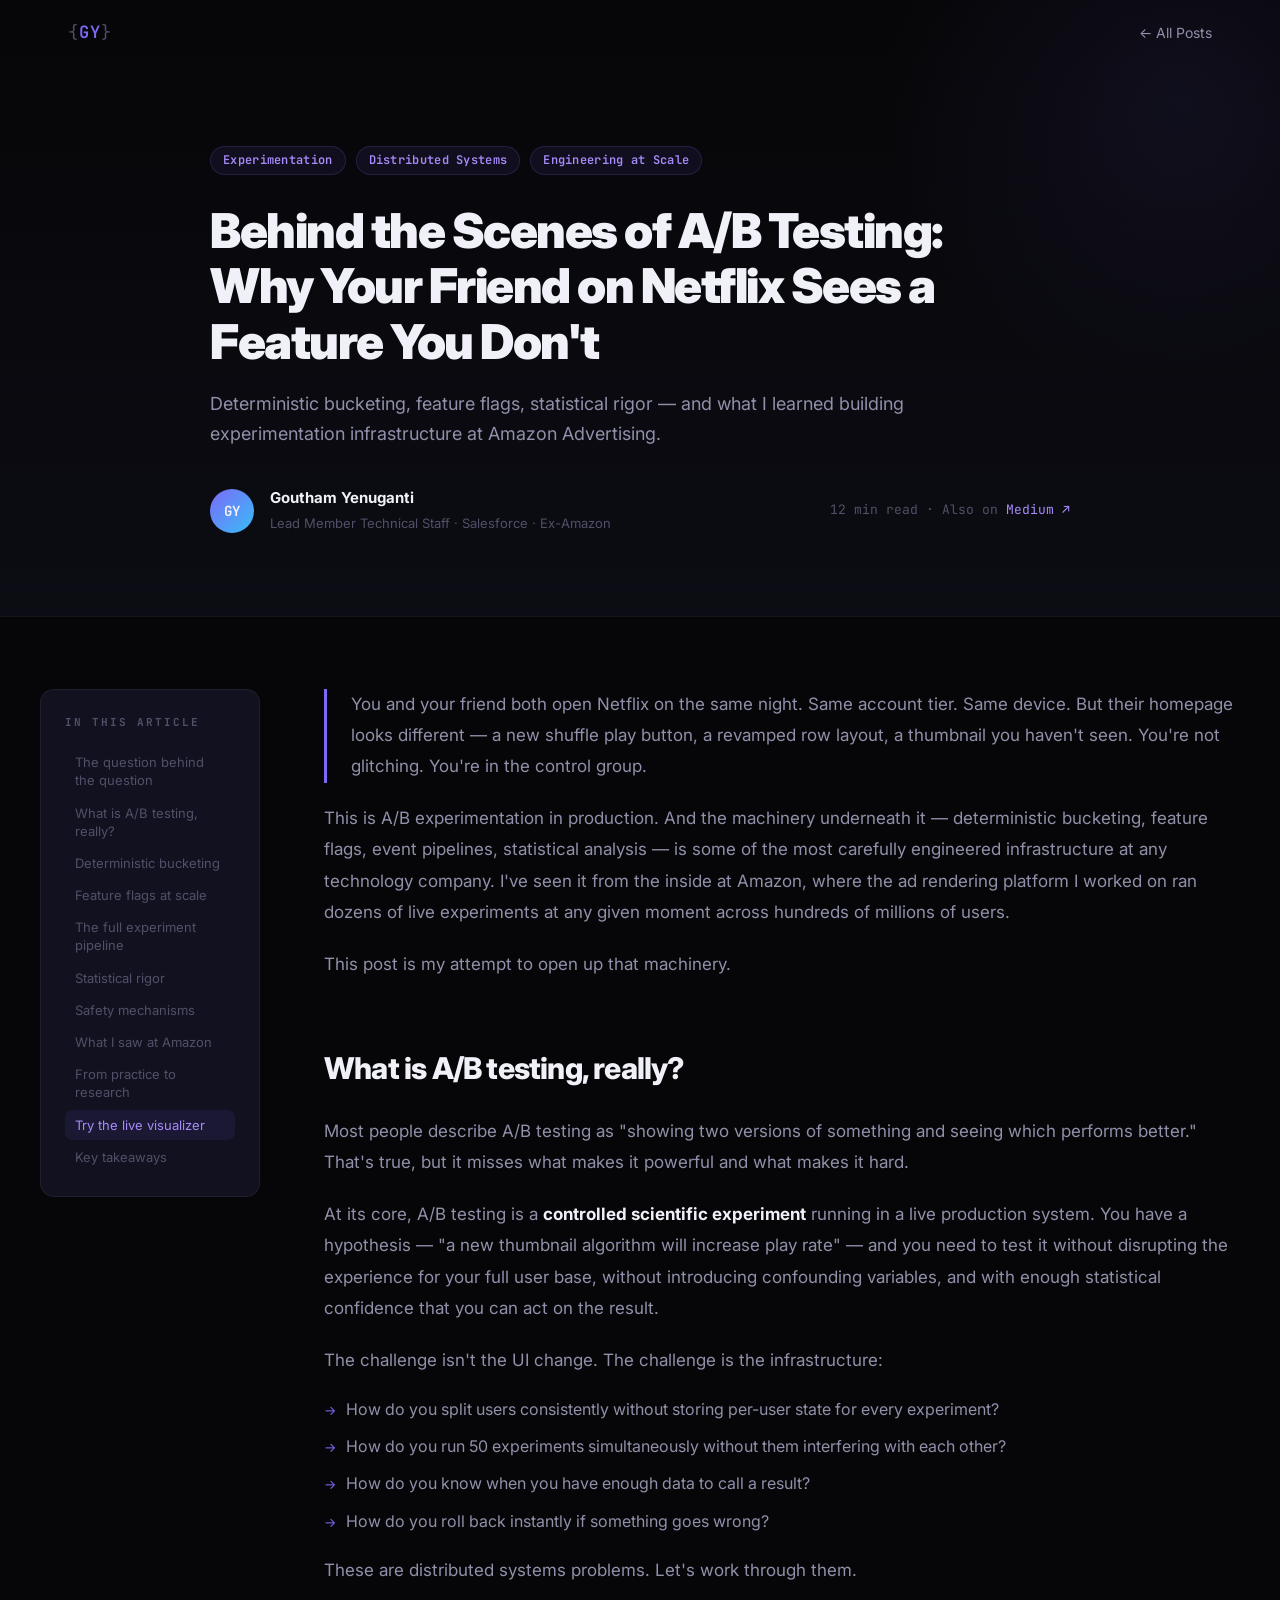
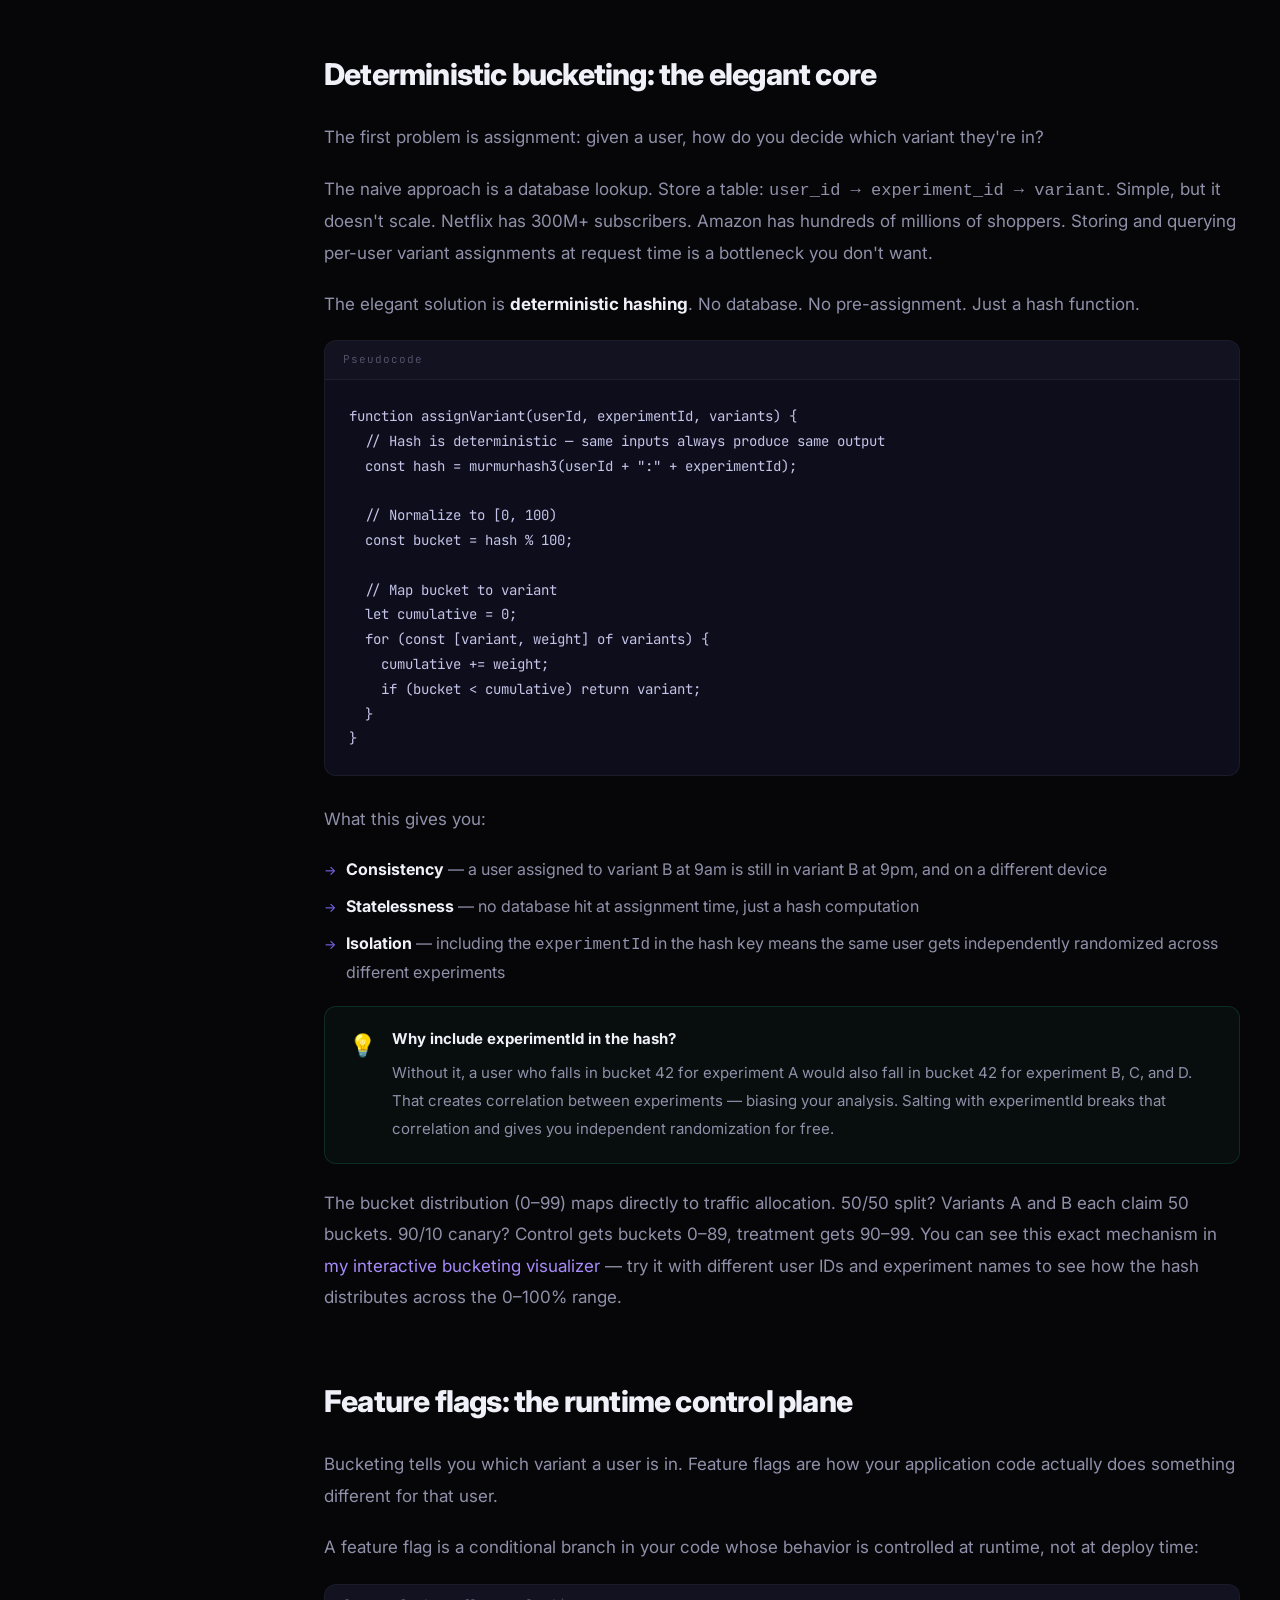
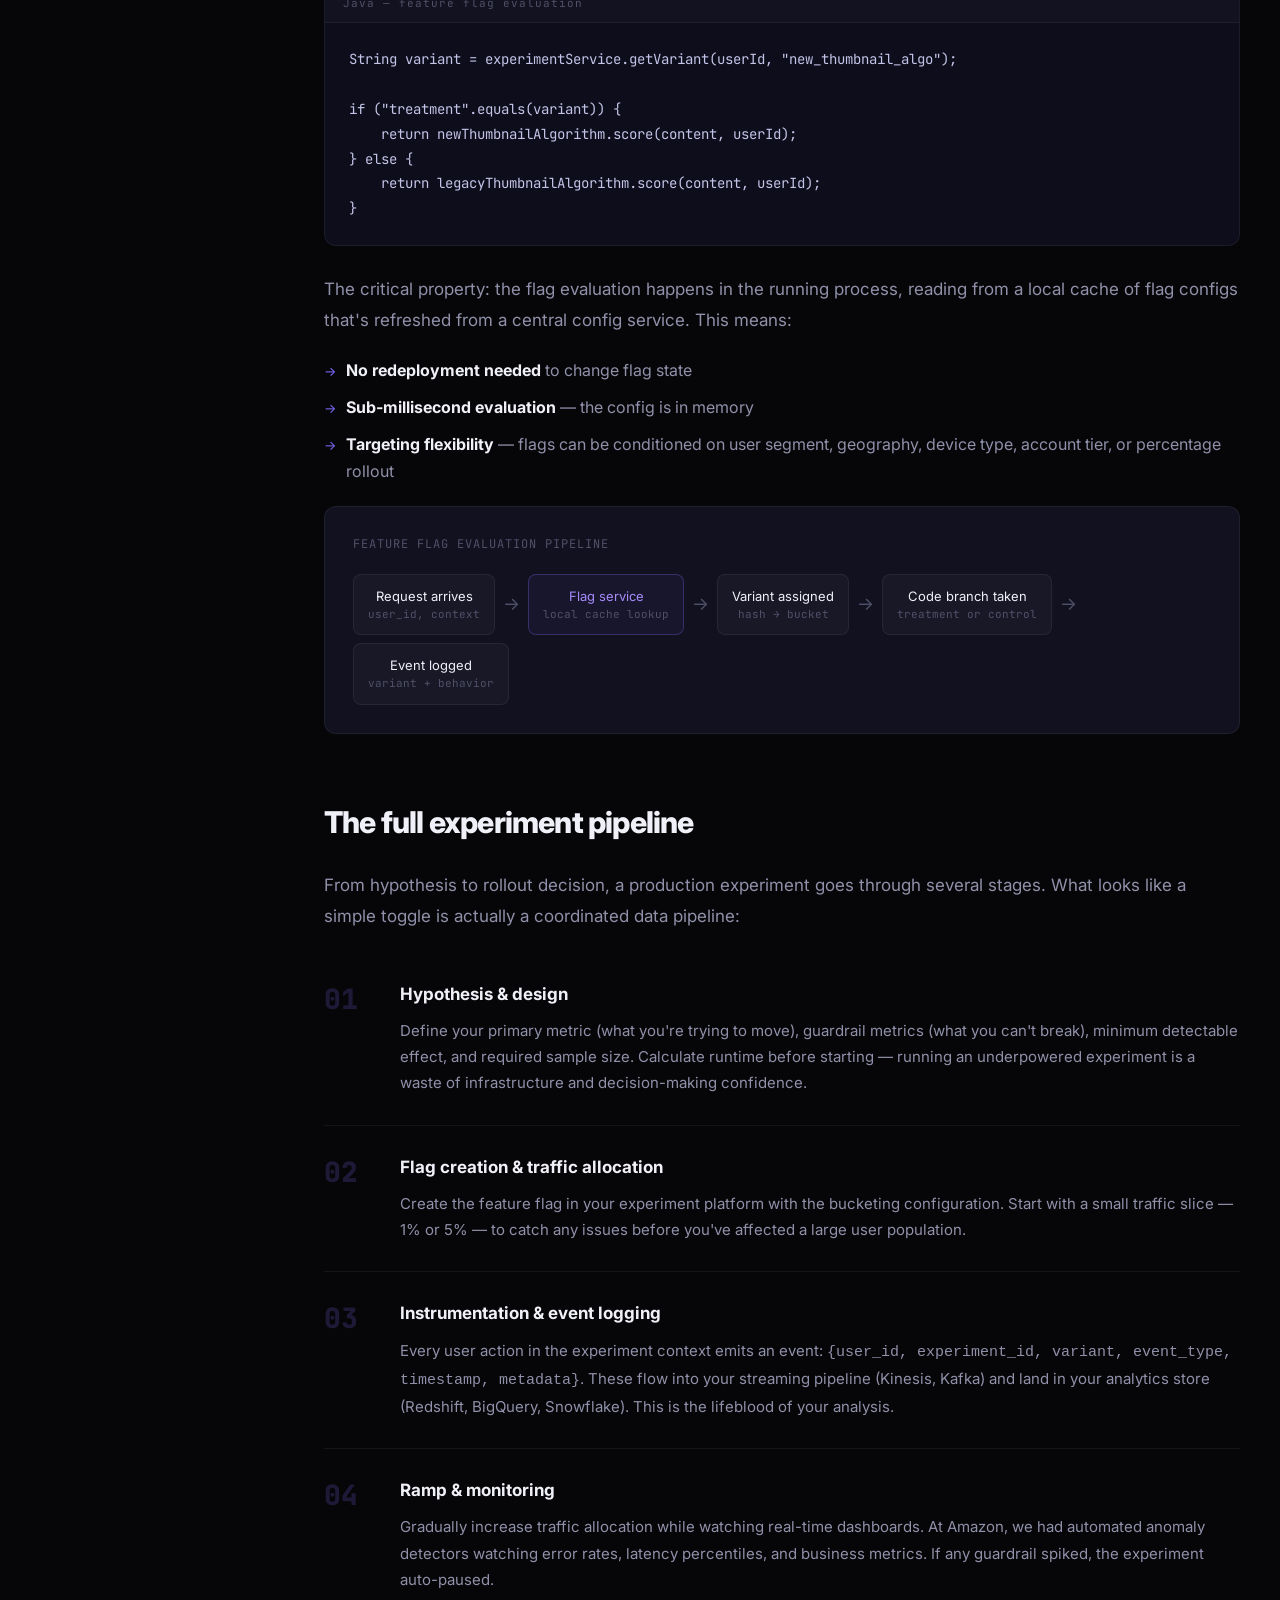
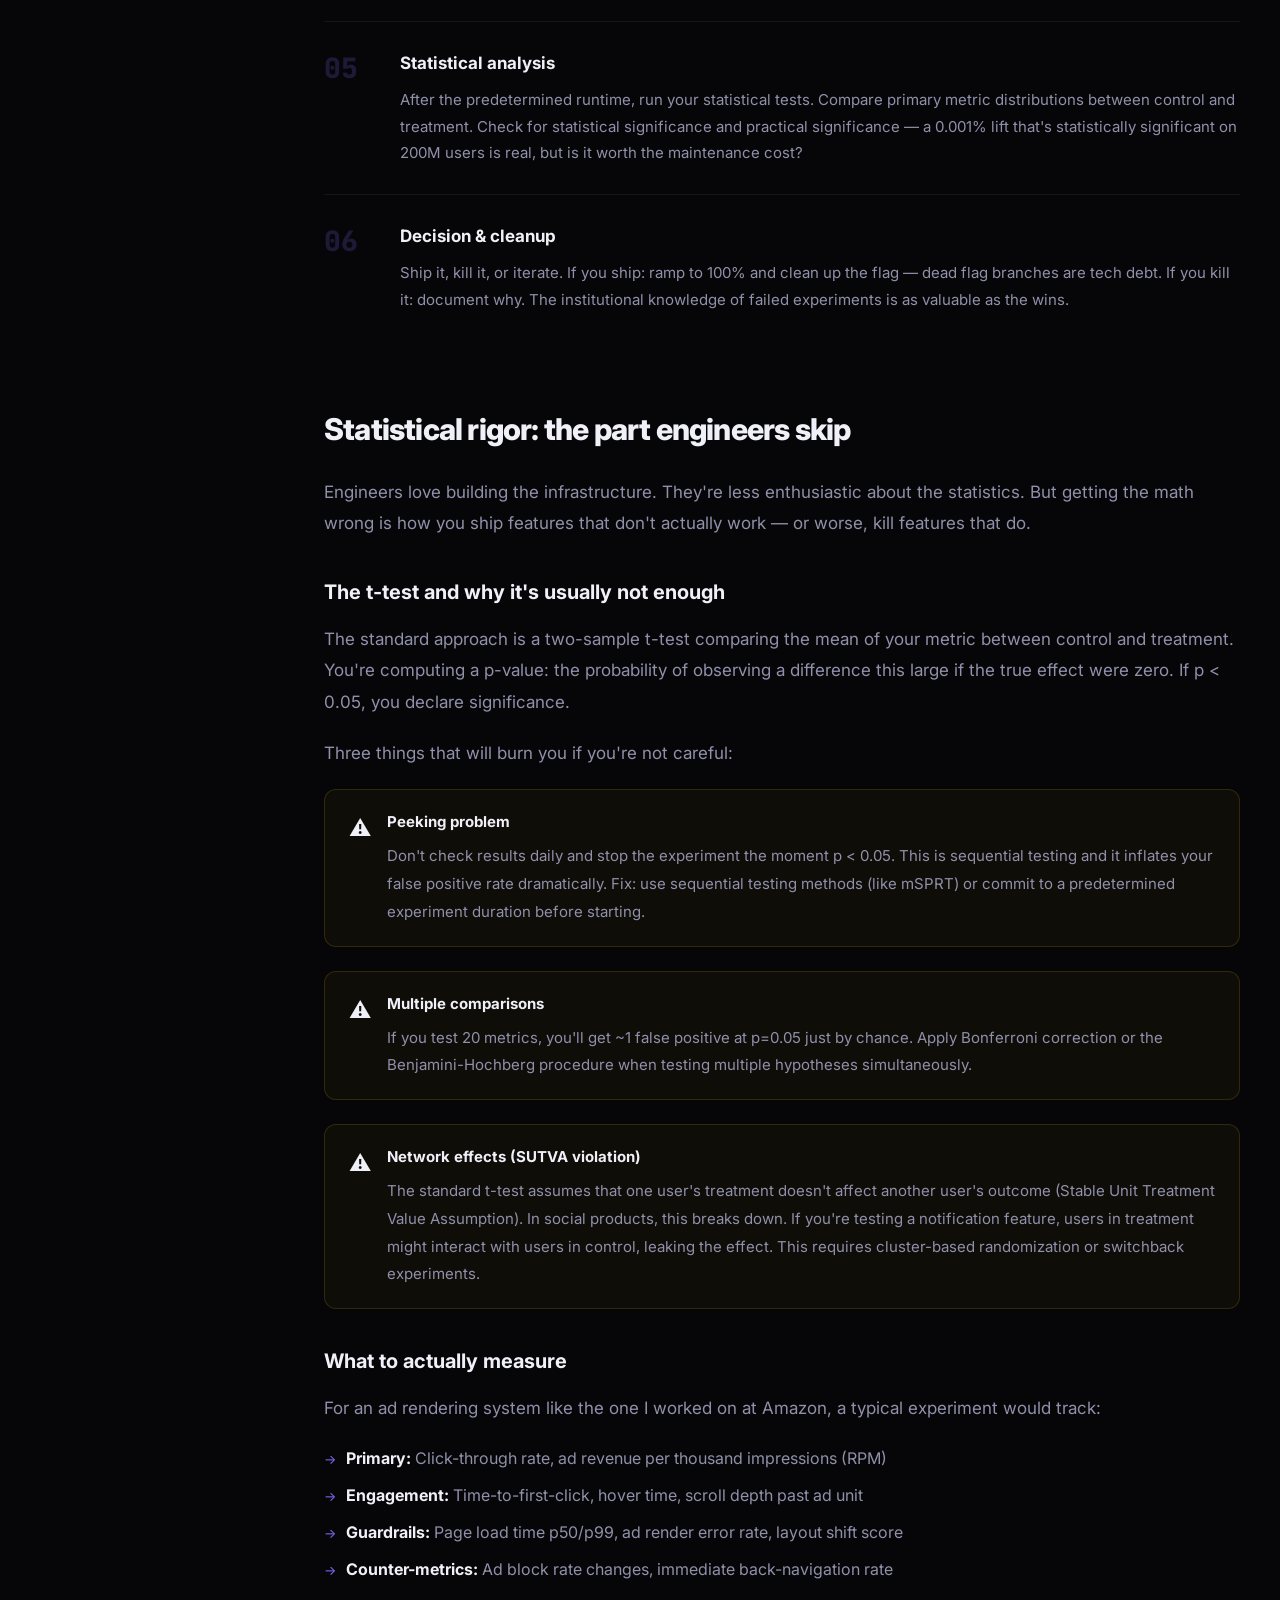
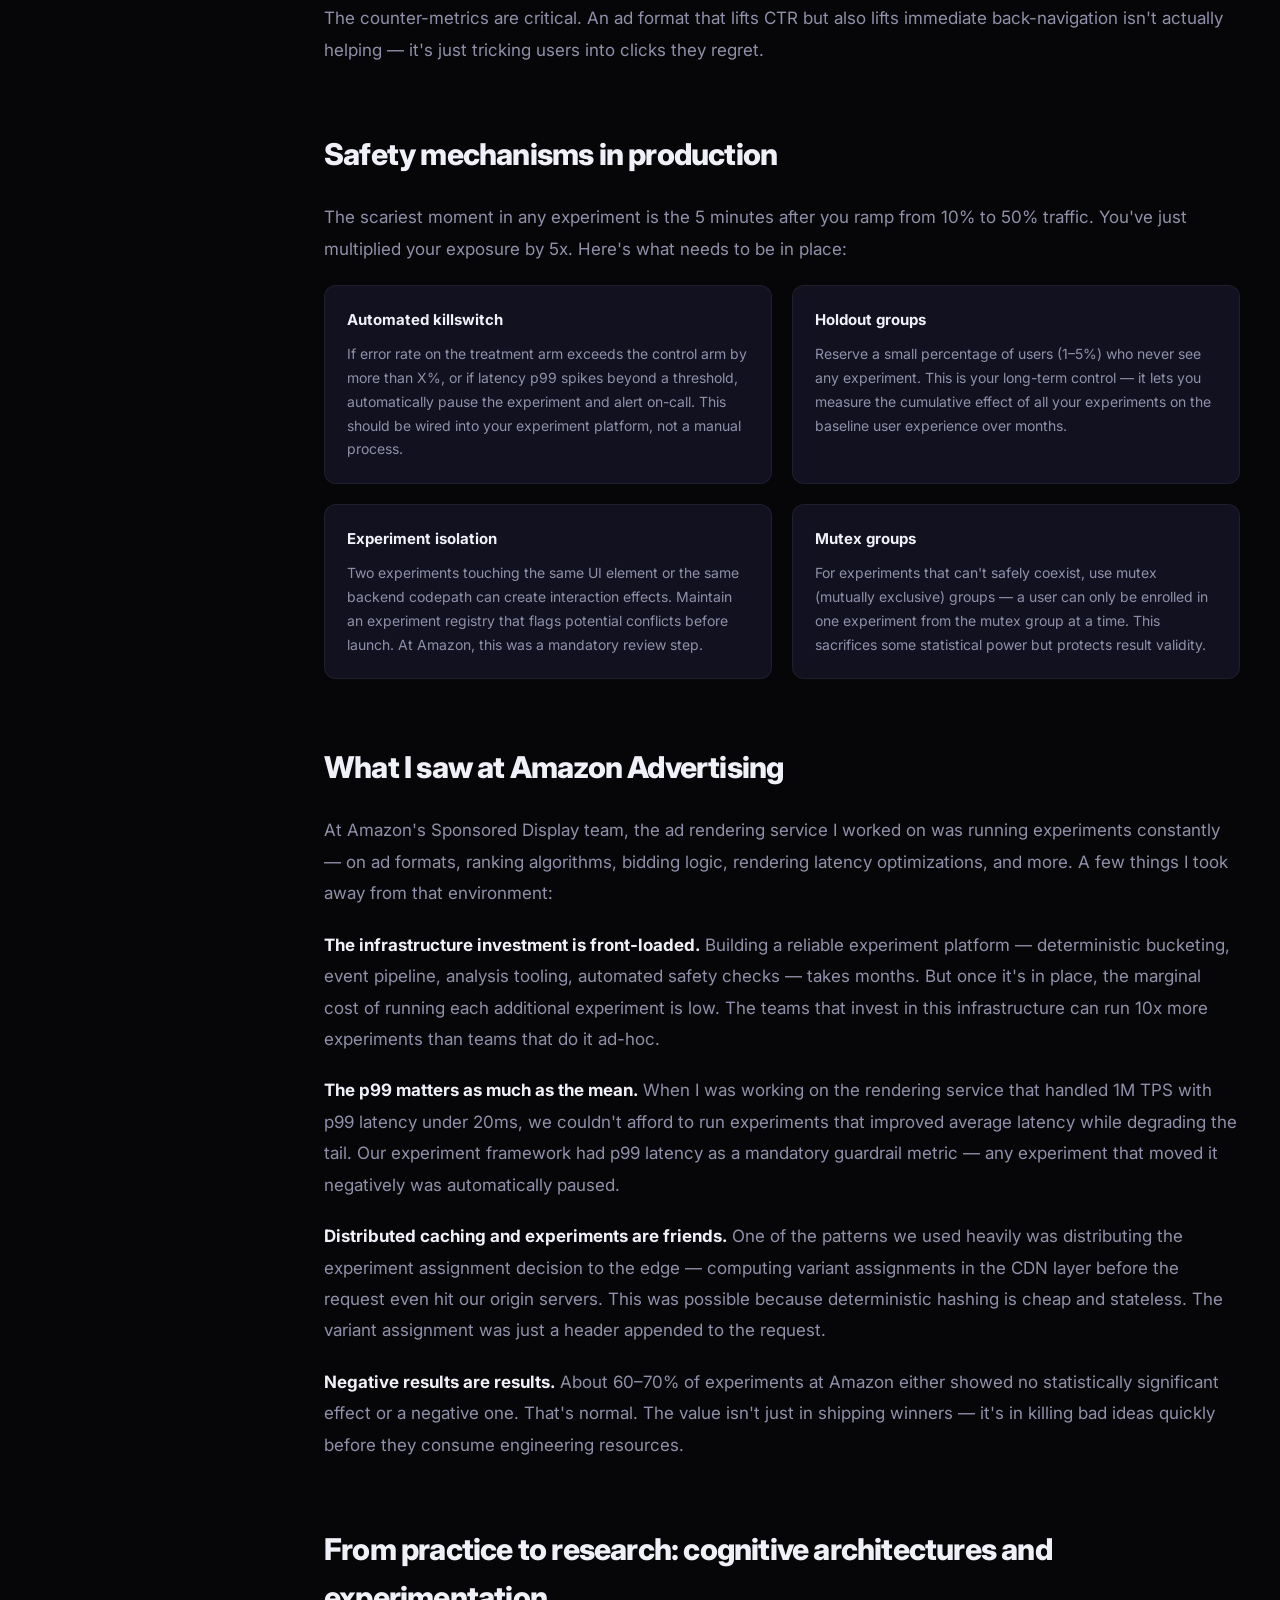
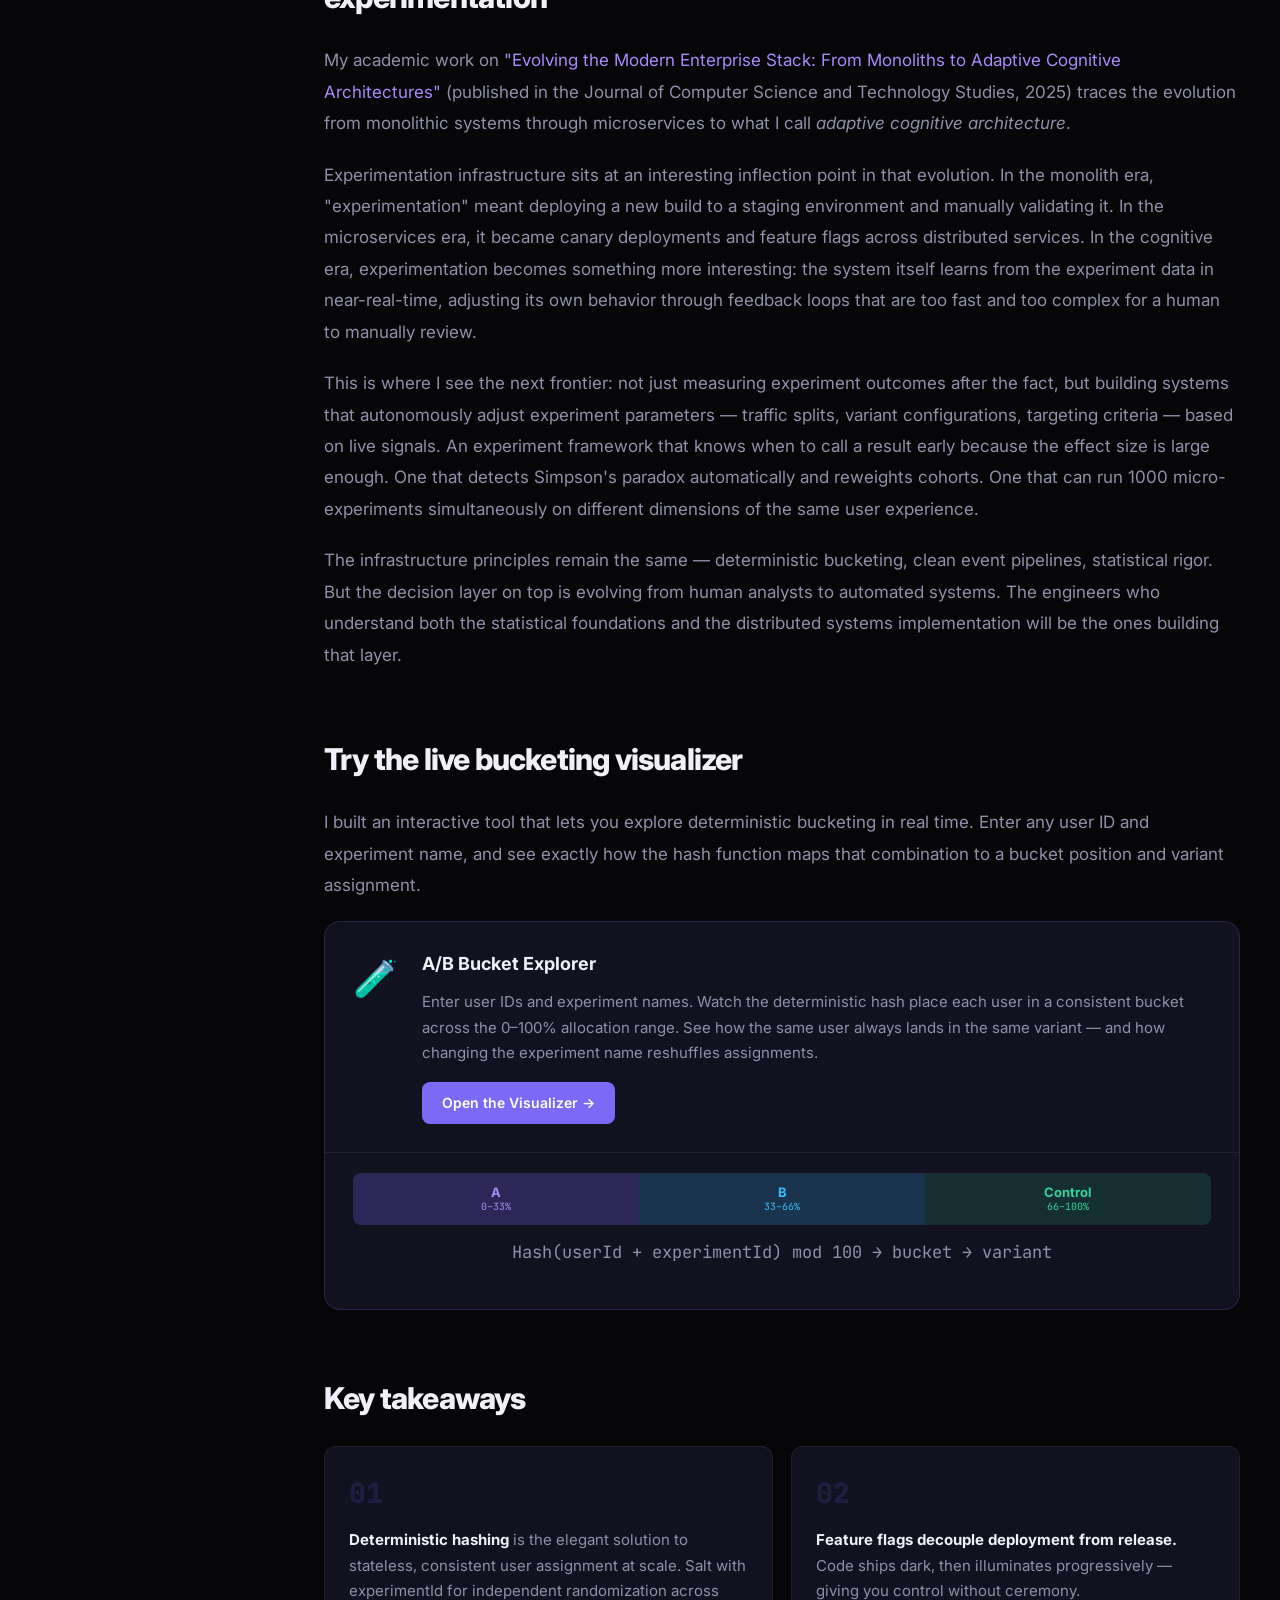
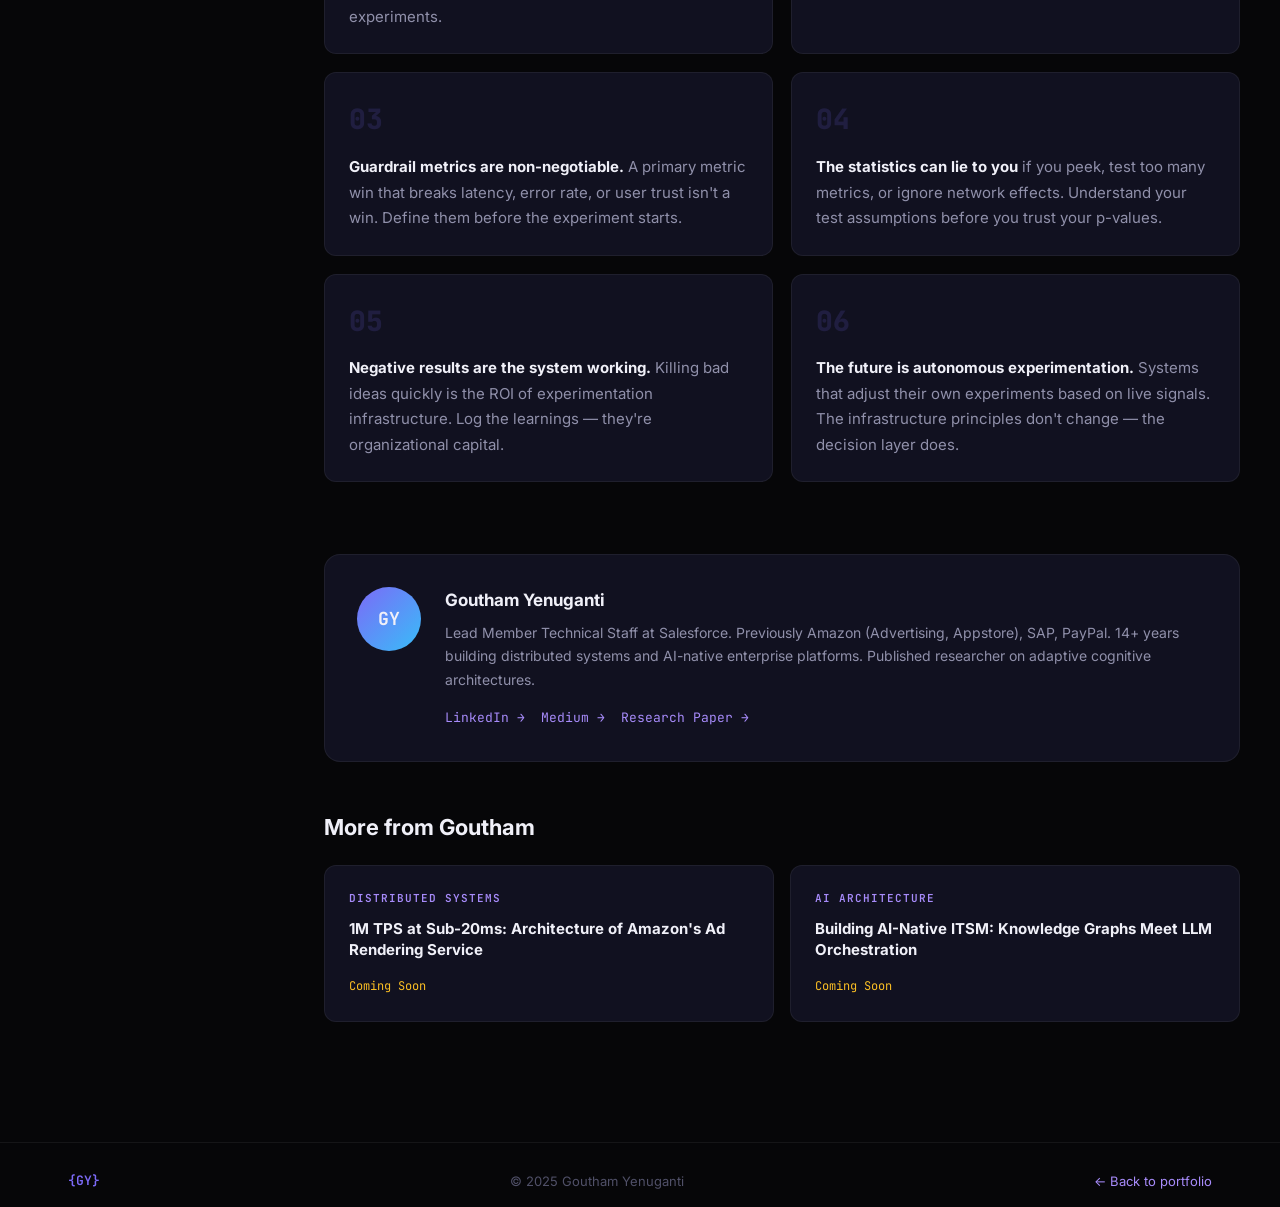
==== blog/experimentation-framework.html @ c1554c8c "Add A/B testing blog post + research paper card - Full blog post: experimentation framework deep div" ====
<!DOCTYPE html>
<html lang="en">
<head>
  <meta charset="UTF-8" />
  <meta name="viewport" content="width=device-width, initial-scale=1.0" />
  <title>Behind the Scenes of A/B Testing — Goutham Yenuganti</title>
  <meta name="description" content="How deterministic bucketing, feature flags, and statistical rigor power experimentation at companies like Netflix and Amazon. A deep technical dive by Goutham Yenuganti." />
  <link rel="preconnect" href="https://fonts.googleapis.com" />
  <link rel="preconnect" href="https://fonts.gstatic.com" crossorigin />
  <link href="https://fonts.googleapis.com/css2?family=Inter:wght@300;400;500;600;700;800;900&family=JetBrains+Mono:wght@400;500;600&display=swap" rel="stylesheet" />
  <link rel="stylesheet" href="../css/blog.css" />
</head>
<body>

  <div class="scroll-progress" id="scrollProgress"></div>

  <!-- NAV -->
  <nav class="nav" id="nav">
    <div class="nav-inner">
      <a href="../index.html" class="nav-logo">
        <span class="logo-bracket">{</span>GY<span class="logo-bracket">}</span>
      </a>
      <div class="nav-right">
        <a href="../index.html#blog" class="nav-back">← All Posts</a>
      </div>
    </div>
  </nav>

  <!-- HERO -->
  <header class="post-hero">
    <div class="post-hero-inner">
      <div class="post-meta-top">
        <span class="post-tag">Experimentation</span>
        <span class="post-tag">Distributed Systems</span>
        <span class="post-tag">Engineering at Scale</span>
      </div>
      <h1 class="post-title">Behind the Scenes of A/B Testing:<br />Why Your Friend on Netflix Sees a Feature You Don't</h1>
      <p class="post-subtitle">Deterministic bucketing, feature flags, statistical rigor — and what I learned building experimentation infrastructure at Amazon Advertising.</p>
      <div class="post-author-row">
        <div class="post-author-avatar">GY</div>
        <div class="post-author-info">
          <strong>Goutham Yenuganti</strong>
          <span>Lead Member Technical Staff · Salesforce · Ex-Amazon</span>
        </div>
        <div class="post-read-meta">
          <span>12 min read</span>
          <span class="dot-sep">·</span>
          <span>Also on <a href="https://medium.com/@goutham.y_10934/behind-the-scenes-of-a-b-testing-why-your-friend-on-netflix-sees-a-new-feature-and-you-dont-85edc8e93461" target="_blank" rel="noopener">Medium ↗</a></span>
        </div>
      </div>
    </div>
  </header>

  <!-- CONTENT -->
  <main class="post-body">
    <div class="post-container">

      <!-- TOC -->
      <aside class="toc" id="toc">
        <div class="toc-label">In this article</div>
        <ul>
          <li><a href="#intro">The question behind the question</a></li>
          <li><a href="#what-is-abt">What is A/B testing, really?</a></li>
          <li><a href="#bucketing">Deterministic bucketing</a></li>
          <li><a href="#feature-flags">Feature flags at scale</a></li>
          <li><a href="#pipeline">The full experiment pipeline</a></li>
          <li><a href="#stats">Statistical rigor</a></li>
          <li><a href="#safety">Safety mechanisms</a></li>
          <li><a href="#amazon">What I saw at Amazon</a></li>
          <li><a href="#research">From practice to research</a></li>
          <li><a href="#visualizer">Try the live visualizer</a></li>
          <li><a href="#takeaways">Key takeaways</a></li>
        </ul>
      </aside>

      <article class="post-article">

        <section id="intro">
          <p class="post-lead">You and your friend both open Netflix on the same night. Same account tier. Same device. But their homepage looks different — a new shuffle play button, a revamped row layout, a thumbnail you haven't seen. You're not glitching. You're in the control group.</p>
          <p>This is A/B experimentation in production. And the machinery underneath it — deterministic bucketing, feature flags, event pipelines, statistical analysis — is some of the most carefully engineered infrastructure at any technology company. I've seen it from the inside at Amazon, where the ad rendering platform I worked on ran dozens of live experiments at any given moment across hundreds of millions of users.</p>
          <p>This post is my attempt to open up that machinery.</p>
        </section>

        <section id="what-is-abt">
          <h2>What is A/B testing, really?</h2>
          <p>Most people describe A/B testing as "showing two versions of something and seeing which performs better." That's true, but it misses what makes it powerful and what makes it hard.</p>
          <p>At its core, A/B testing is a <strong>controlled scientific experiment</strong> running in a live production system. You have a hypothesis — "a new thumbnail algorithm will increase play rate" — and you need to test it without disrupting the experience for your full user base, without introducing confounding variables, and with enough statistical confidence that you can act on the result.</p>
          <p>The challenge isn't the UI change. The challenge is the infrastructure:</p>
          <ul>
            <li>How do you split users consistently without storing per-user state for every experiment?</li>
            <li>How do you run 50 experiments simultaneously without them interfering with each other?</li>
            <li>How do you know when you have enough data to call a result?</li>
            <li>How do you roll back instantly if something goes wrong?</li>
          </ul>
          <p>These are distributed systems problems. Let's work through them.</p>
        </section>

        <section id="bucketing">
          <h2>Deterministic bucketing: the elegant core</h2>
          <p>The first problem is assignment: given a user, how do you decide which variant they're in?</p>
          <p>The naive approach is a database lookup. Store a table: <code>user_id → experiment_id → variant</code>. Simple, but it doesn't scale. Netflix has 300M+ subscribers. Amazon has hundreds of millions of shoppers. Storing and querying per-user variant assignments at request time is a bottleneck you don't want.</p>
          <p>The elegant solution is <strong>deterministic hashing</strong>. No database. No pre-assignment. Just a hash function.</p>

          <div class="code-block">
            <div class="code-label">Pseudocode</div>
            <pre><code>function assignVariant(userId, experimentId, variants) {
  // Hash is deterministic — same inputs always produce same output
  const hash = murmurhash3(userId + ":" + experimentId);

  // Normalize to [0, 100)
  const bucket = hash % 100;

  // Map bucket to variant
  let cumulative = 0;
  for (const [variant, weight] of variants) {
    cumulative += weight;
    if (bucket &lt; cumulative) return variant;
  }
}</code></pre>
          </div>

          <p>What this gives you:</p>
          <ul>
            <li><strong>Consistency</strong> — a user assigned to variant B at 9am is still in variant B at 9pm, and on a different device</li>
            <li><strong>Statelessness</strong> — no database hit at assignment time, just a hash computation</li>
            <li><strong>Isolation</strong> — including the <code>experimentId</code> in the hash key means the same user gets independently randomized across different experiments</li>
          </ul>

          <div class="callout callout-insight">
            <span class="callout-icon">💡</span>
            <div>
              <strong>Why include experimentId in the hash?</strong>
              <p>Without it, a user who falls in bucket 42 for experiment A would also fall in bucket 42 for experiment B, C, and D. That creates correlation between experiments — biasing your analysis. Salting with experimentId breaks that correlation and gives you independent randomization for free.</p>
            </div>
          </div>

          <p>The bucket distribution (0–99) maps directly to traffic allocation. 50/50 split? Variants A and B each claim 50 buckets. 90/10 canary? Control gets buckets 0–89, treatment gets 90–99. You can see this exact mechanism in <a href="https://gouthamy.github.io/ab-bucket-explorer/ab-bucketing-visualizer.html" target="_blank" rel="noopener">my interactive bucketing visualizer</a> — try it with different user IDs and experiment names to see how the hash distributes across the 0–100% range.</p>
        </section>

        <section id="feature-flags">
          <h2>Feature flags: the runtime control plane</h2>
          <p>Bucketing tells you which variant a user is in. Feature flags are how your application code actually does something different for that user.</p>
          <p>A feature flag is a conditional branch in your code whose behavior is controlled at runtime, not at deploy time:</p>

          <div class="code-block">
            <div class="code-label">Java — feature flag evaluation</div>
            <pre><code>String variant = experimentService.getVariant(userId, "new_thumbnail_algo");

if ("treatment".equals(variant)) {
    return newThumbnailAlgorithm.score(content, userId);
} else {
    return legacyThumbnailAlgorithm.score(content, userId);
}</code></pre>
          </div>

          <p>The critical property: the flag evaluation happens in the running process, reading from a local cache of flag configs that's refreshed from a central config service. This means:</p>
          <ul>
            <li><strong>No redeployment needed</strong> to change flag state</li>
            <li><strong>Sub-millisecond evaluation</strong> — the config is in memory</li>
            <li><strong>Targeting flexibility</strong> — flags can be conditioned on user segment, geography, device type, account tier, or percentage rollout</li>
          </ul>

          <div class="diagram-block">
            <div class="diagram-title">Feature flag evaluation pipeline</div>
            <div class="diagram-flow">
              <div class="flow-node">Request arrives<br/><small>user_id, context</small></div>
              <div class="flow-arrow">→</div>
              <div class="flow-node highlight">Flag service<br/><small>local cache lookup</small></div>
              <div class="flow-arrow">→</div>
              <div class="flow-node">Variant assigned<br/><small>hash → bucket</small></div>
              <div class="flow-arrow">→</div>
              <div class="flow-node">Code branch taken<br/><small>treatment or control</small></div>
              <div class="flow-arrow">→</div>
              <div class="flow-node">Event logged<br/><small>variant + behavior</small></div>
            </div>
          </div>
        </section>

        <section id="pipeline">
          <h2>The full experiment pipeline</h2>
          <p>From hypothesis to rollout decision, a production experiment goes through several stages. What looks like a simple toggle is actually a coordinated data pipeline:</p>

          <div class="pipeline-steps">
            <div class="pipeline-step">
              <div class="step-num">01</div>
              <div class="step-body">
                <h4>Hypothesis & design</h4>
                <p>Define your primary metric (what you're trying to move), guardrail metrics (what you can't break), minimum detectable effect, and required sample size. Calculate runtime before starting — running an underpowered experiment is a waste of infrastructure and decision-making confidence.</p>
              </div>
            </div>
            <div class="pipeline-step">
              <div class="step-num">02</div>
              <div class="step-body">
                <h4>Flag creation & traffic allocation</h4>
                <p>Create the feature flag in your experiment platform with the bucketing configuration. Start with a small traffic slice — 1% or 5% — to catch any issues before you've affected a large user population.</p>
              </div>
            </div>
            <div class="pipeline-step">
              <div class="step-num">03</div>
              <div class="step-body">
                <h4>Instrumentation & event logging</h4>
                <p>Every user action in the experiment context emits an event: <code>{user_id, experiment_id, variant, event_type, timestamp, metadata}</code>. These flow into your streaming pipeline (Kinesis, Kafka) and land in your analytics store (Redshift, BigQuery, Snowflake). This is the lifeblood of your analysis.</p>
              </div>
            </div>
            <div class="pipeline-step">
              <div class="step-num">04</div>
              <div class="step-body">
                <h4>Ramp & monitoring</h4>
                <p>Gradually increase traffic allocation while watching real-time dashboards. At Amazon, we had automated anomaly detectors watching error rates, latency percentiles, and business metrics. If any guardrail spiked, the experiment auto-paused.</p>
              </div>
            </div>
            <div class="pipeline-step">
              <div class="step-num">05</div>
              <div class="step-body">
                <h4>Statistical analysis</h4>
                <p>After the predetermined runtime, run your statistical tests. Compare primary metric distributions between control and treatment. Check for statistical significance and practical significance — a 0.001% lift that's statistically significant on 200M users is real, but is it worth the maintenance cost?</p>
              </div>
            </div>
            <div class="pipeline-step">
              <div class="step-num">06</div>
              <div class="step-body">
                <h4>Decision & cleanup</h4>
                <p>Ship it, kill it, or iterate. If you ship: ramp to 100% and clean up the flag — dead flag branches are tech debt. If you kill it: document why. The institutional knowledge of failed experiments is as valuable as the wins.</p>
              </div>
            </div>
          </div>
        </section>

        <section id="stats">
          <h2>Statistical rigor: the part engineers skip</h2>
          <p>Engineers love building the infrastructure. They're less enthusiastic about the statistics. But getting the math wrong is how you ship features that don't actually work — or worse, kill features that do.</p>

          <h3>The t-test and why it's usually not enough</h3>
          <p>The standard approach is a two-sample t-test comparing the mean of your metric between control and treatment. You're computing a p-value: the probability of observing a difference this large if the true effect were zero. If p &lt; 0.05, you declare significance.</p>
          <p>Three things that will burn you if you're not careful:</p>

          <div class="callout callout-warning">
            <span class="callout-icon">⚠️</span>
            <div>
              <strong>Peeking problem</strong>
              <p>Don't check results daily and stop the experiment the moment p &lt; 0.05. This is sequential testing and it inflates your false positive rate dramatically. Fix: use sequential testing methods (like mSPRT) or commit to a predetermined experiment duration before starting.</p>
            </div>
          </div>

          <div class="callout callout-warning">
            <span class="callout-icon">⚠️</span>
            <div>
              <strong>Multiple comparisons</strong>
              <p>If you test 20 metrics, you'll get ~1 false positive at p=0.05 just by chance. Apply Bonferroni correction or the Benjamini-Hochberg procedure when testing multiple hypotheses simultaneously.</p>
            </div>
          </div>

          <div class="callout callout-warning">
            <span class="callout-icon">⚠️</span>
            <div>
              <strong>Network effects (SUTVA violation)</strong>
              <p>The standard t-test assumes that one user's treatment doesn't affect another user's outcome (Stable Unit Treatment Value Assumption). In social products, this breaks down. If you're testing a notification feature, users in treatment might interact with users in control, leaking the effect. This requires cluster-based randomization or switchback experiments.</p>
            </div>
          </div>

          <h3>What to actually measure</h3>
          <p>For an ad rendering system like the one I worked on at Amazon, a typical experiment would track:</p>
          <ul>
            <li><strong>Primary:</strong> Click-through rate, ad revenue per thousand impressions (RPM)</li>
            <li><strong>Engagement:</strong> Time-to-first-click, hover time, scroll depth past ad unit</li>
            <li><strong>Guardrails:</strong> Page load time p50/p99, ad render error rate, layout shift score</li>
            <li><strong>Counter-metrics:</strong> Ad block rate changes, immediate back-navigation rate</li>
          </ul>
          <p>The counter-metrics are critical. An ad format that lifts CTR but also lifts immediate back-navigation isn't actually helping — it's just tricking users into clicks they regret.</p>
        </section>

        <section id="safety">
          <h2>Safety mechanisms in production</h2>
          <p>The scariest moment in any experiment is the 5 minutes after you ramp from 10% to 50% traffic. You've just multiplied your exposure by 5x. Here's what needs to be in place:</p>

          <div class="tech-grid">
            <div class="tech-item">
              <h4>Automated killswitch</h4>
              <p>If error rate on the treatment arm exceeds the control arm by more than X%, or if latency p99 spikes beyond a threshold, automatically pause the experiment and alert on-call. This should be wired into your experiment platform, not a manual process.</p>
            </div>
            <div class="tech-item">
              <h4>Holdout groups</h4>
              <p>Reserve a small percentage of users (1–5%) who never see any experiment. This is your long-term control — it lets you measure the cumulative effect of all your experiments on the baseline user experience over months.</p>
            </div>
            <div class="tech-item">
              <h4>Experiment isolation</h4>
              <p>Two experiments touching the same UI element or the same backend codepath can create interaction effects. Maintain an experiment registry that flags potential conflicts before launch. At Amazon, this was a mandatory review step.</p>
            </div>
            <div class="tech-item">
              <h4>Mutex groups</h4>
              <p>For experiments that can't safely coexist, use mutex (mutually exclusive) groups — a user can only be enrolled in one experiment from the mutex group at a time. This sacrifices some statistical power but protects result validity.</p>
            </div>
          </div>
        </section>

        <section id="amazon">
          <h2>What I saw at Amazon Advertising</h2>
          <p>At Amazon's Sponsored Display team, the ad rendering service I worked on was running experiments constantly — on ad formats, ranking algorithms, bidding logic, rendering latency optimizations, and more. A few things I took away from that environment:</p>

          <p><strong>The infrastructure investment is front-loaded.</strong> Building a reliable experiment platform — deterministic bucketing, event pipeline, analysis tooling, automated safety checks — takes months. But once it's in place, the marginal cost of running each additional experiment is low. The teams that invest in this infrastructure can run 10x more experiments than teams that do it ad-hoc.</p>

          <p><strong>The p99 matters as much as the mean.</strong> When I was working on the rendering service that handled 1M TPS with p99 latency under 20ms, we couldn't afford to run experiments that improved average latency while degrading the tail. Our experiment framework had p99 latency as a mandatory guardrail metric — any experiment that moved it negatively was automatically paused.</p>

          <p><strong>Distributed caching and experiments are friends.</strong> One of the patterns we used heavily was distributing the experiment assignment decision to the edge — computing variant assignments in the CDN layer before the request even hit our origin servers. This was possible because deterministic hashing is cheap and stateless. The variant assignment was just a header appended to the request.</p>

          <p><strong>Negative results are results.</strong> About 60–70% of experiments at Amazon either showed no statistically significant effect or a negative one. That's normal. The value isn't just in shipping winners — it's in killing bad ideas quickly before they consume engineering resources.</p>
        </section>

        <section id="research">
          <h2>From practice to research: cognitive architectures and experimentation</h2>
          <p>My academic work on <a href="https://al-kindipublisher.com/index.php/jcsts/article/view/9812" target="_blank" rel="noopener">"Evolving the Modern Enterprise Stack: From Monoliths to Adaptive Cognitive Architectures"</a> (published in the Journal of Computer Science and Technology Studies, 2025) traces the evolution from monolithic systems through microservices to what I call <em>adaptive cognitive architecture</em>.</p>

          <p>Experimentation infrastructure sits at an interesting inflection point in that evolution. In the monolith era, "experimentation" meant deploying a new build to a staging environment and manually validating it. In the microservices era, it became canary deployments and feature flags across distributed services. In the cognitive era, experimentation becomes something more interesting: the system itself learns from the experiment data in near-real-time, adjusting its own behavior through feedback loops that are too fast and too complex for a human to manually review.</p>

          <p>This is where I see the next frontier: not just measuring experiment outcomes after the fact, but building systems that autonomously adjust experiment parameters — traffic splits, variant configurations, targeting criteria — based on live signals. An experiment framework that knows when to call a result early because the effect size is large enough. One that detects Simpson's paradox automatically and reweights cohorts. One that can run 1000 micro-experiments simultaneously on different dimensions of the same user experience.</p>

          <p>The infrastructure principles remain the same — deterministic bucketing, clean event pipelines, statistical rigor. But the decision layer on top is evolving from human analysts to automated systems. The engineers who understand both the statistical foundations and the distributed systems implementation will be the ones building that layer.</p>
        </section>

        <section id="visualizer">
          <h2>Try the live bucketing visualizer</h2>
          <p>I built an interactive tool that lets you explore deterministic bucketing in real time. Enter any user ID and experiment name, and see exactly how the hash function maps that combination to a bucket position and variant assignment.</p>

          <div class="visualizer-embed-card">
            <div class="viz-card-content">
              <div class="viz-icon">🧪</div>
              <div class="viz-text">
                <h4>A/B Bucket Explorer</h4>
                <p>Enter user IDs and experiment names. Watch the deterministic hash place each user in a consistent bucket across the 0–100% allocation range. See how the same user always lands in the same variant — and how changing the experiment name reshuffles assignments.</p>
                <a href="https://gouthamy.github.io/ab-bucket-explorer/ab-bucketing-visualizer.html" target="_blank" rel="noopener" class="viz-link">
                  Open the Visualizer →
                </a>
              </div>
            </div>
            <div class="viz-preview">
              <div class="viz-bar">
                <div class="viz-segment seg-a">A<br/><small>0–33%</small></div>
                <div class="viz-segment seg-b">B<br/><small>33–66%</small></div>
                <div class="viz-segment seg-ctrl">Control<br/><small>66–100%</small></div>
              </div>
              <p class="viz-caption">Hash(userId + experimentId) mod 100 → bucket → variant</p>
            </div>
          </div>
        </section>

        <section id="takeaways">
          <h2>Key takeaways</h2>

          <div class="takeaways-grid">
            <div class="takeaway-card">
              <div class="takeaway-num">01</div>
              <p><strong>Deterministic hashing</strong> is the elegant solution to stateless, consistent user assignment at scale. Salt with experimentId for independent randomization across experiments.</p>
            </div>
            <div class="takeaway-card">
              <div class="takeaway-num">02</div>
              <p><strong>Feature flags decouple deployment from release.</strong> Code ships dark, then illuminates progressively — giving you control without ceremony.</p>
            </div>
            <div class="takeaway-card">
              <div class="takeaway-num">03</div>
              <p><strong>Guardrail metrics are non-negotiable.</strong> A primary metric win that breaks latency, error rate, or user trust isn't a win. Define them before the experiment starts.</p>
            </div>
            <div class="takeaway-card">
              <div class="takeaway-num">04</div>
              <p><strong>The statistics can lie to you</strong> if you peek, test too many metrics, or ignore network effects. Understand your test assumptions before you trust your p-values.</p>
            </div>
            <div class="takeaway-card">
              <div class="takeaway-num">05</div>
              <p><strong>Negative results are the system working.</strong> Killing bad ideas quickly is the ROI of experimentation infrastructure. Log the learnings — they're organizational capital.</p>
            </div>
            <div class="takeaway-card">
              <div class="takeaway-num">06</div>
              <p><strong>The future is autonomous experimentation.</strong> Systems that adjust their own experiments based on live signals. The infrastructure principles don't change — the decision layer does.</p>
            </div>
          </div>
        </section>

        <!-- AUTHOR CARD -->
        <div class="author-card">
          <div class="author-avatar">GY</div>
          <div class="author-details">
            <strong>Goutham Yenuganti</strong>
            <span>Lead Member Technical Staff at Salesforce. Previously Amazon (Advertising, Appstore), SAP, PayPal. 14+ years building distributed systems and AI-native enterprise platforms. Published researcher on adaptive cognitive architectures.</span>
            <div class="author-links">
              <a href="https://www.linkedin.com/in/goutham-y-147b65108/" target="_blank" rel="noopener">LinkedIn →</a>
              <a href="https://medium.com/@goutham.y_10934" target="_blank" rel="noopener">Medium →</a>
              <a href="https://al-kindipublisher.com/index.php/jcsts/article/view/9812" target="_blank" rel="noopener">Research Paper →</a>
            </div>
          </div>
        </div>

        <!-- NEXT POST -->
        <div class="next-posts">
          <h3>More from Goutham</h3>
          <div class="next-posts-grid">
            <a href="#" class="next-post-card">
              <span class="next-post-tag">Distributed Systems</span>
              <h4>1M TPS at Sub-20ms: Architecture of Amazon's Ad Rendering Service</h4>
              <span class="next-post-status">Coming Soon</span>
            </a>
            <a href="#" class="next-post-card">
              <span class="next-post-tag">AI Architecture</span>
              <h4>Building AI-Native ITSM: Knowledge Graphs Meet LLM Orchestration</h4>
              <span class="next-post-status">Coming Soon</span>
            </a>
          </div>
        </div>

      </article>
    </div>
  </main>

  <footer class="post-footer">
    <div class="nav-inner">
      <span class="footer-logo">{GY}</span>
      <span>© 2025 Goutham Yenuganti</span>
      <a href="../index.html">← Back to portfolio</a>
    </div>
  </footer>

  <script>
    // Scroll progress
    const bar = document.getElementById('scrollProgress');
    window.addEventListener('scroll', () => {
      bar.style.width = (window.scrollY / (document.body.scrollHeight - window.innerHeight) * 100) + '%';
    }, { passive: true });

    // Nav scroll
    const nav = document.getElementById('nav');
    window.addEventListener('scroll', () => nav.classList.toggle('scrolled', window.scrollY > 30), { passive: true });

    // TOC active link
    const headings = document.querySelectorAll('section[id]');
    const tocLinks = document.querySelectorAll('.toc a');
    const io = new IntersectionObserver(entries => {
      entries.forEach(e => {
        if (e.isIntersecting) {
          tocLinks.forEach(l => l.classList.remove('active'));
          const active = document.querySelector(`.toc a[href="#${e.target.id}"]`);
          if (active) active.classList.add('active');
        }
      });
    }, { rootMargin: '-20% 0px -70% 0px' });
    headings.forEach(h => io.observe(h));
  </script>
</body>
</html>
---- css/blog.css ----
/* ===== RESET & TOKENS ===== */
*, *::before, *::after { box-sizing: border-box; margin: 0; padding: 0; }
:root {
  --bg: #060608; --bg-1: #0c0c14; --bg-2: #0f0f1a;
  --bg-card: #111120; --border: rgba(255,255,255,0.06); --border-h: rgba(255,255,255,0.12);
  --text: #f0f0f8; --text-2: #9090aa; --text-3: #505068;
  --accent: #7c6af7; --accent-2: #a78bfa; --accent-3: #38bdf8;
  --green: #34d399; --amber: #fbbf24; --red: #f87171;
  --font: 'Inter', system-ui, sans-serif; --mono: 'JetBrains Mono', monospace;
  --nav-h: 66px; --ease: cubic-bezier(0.16, 1, 0.3, 1);
}
html { scroll-behavior: smooth; }
body { font-family: var(--font); background: var(--bg); color: var(--text); line-height: 1.6; overflow-x: hidden; -webkit-font-smoothing: antialiased; }
::selection { background: rgba(124,106,247,0.3); }
a { color: var(--accent-2); text-decoration: none; transition: color 0.2s; }
a:hover { color: var(--accent); }
::-webkit-scrollbar { width: 5px; }
::-webkit-scrollbar-track { background: var(--bg); }
::-webkit-scrollbar-thumb { background: #222240; border-radius: 5px; }

/* ===== SCROLL PROGRESS ===== */
.scroll-progress { position: fixed; top: 0; left: 0; height: 2px; z-index: 1000; background: linear-gradient(90deg, var(--accent), var(--accent-3)); width: 0%; box-shadow: 0 0 8px var(--accent); }

/* ===== NAV ===== */
.nav { position: fixed; inset: 0 0 auto; height: var(--nav-h); z-index: 100; border-bottom: 1px solid transparent; transition: background 0.4s, border-color 0.4s; }
.nav.scrolled { background: rgba(6,6,8,0.92); backdrop-filter: blur(16px); border-bottom-color: var(--border); }
.nav-inner { max-width: 1200px; margin: 0 auto; height: 100%; display: flex; align-items: center; justify-content: space-between; padding: 0 28px; }
.nav-logo { font-family: var(--mono); font-size: 17px; font-weight: 600; color: var(--accent); letter-spacing: 1px; }
.logo-bracket { color: var(--text-3); font-weight: 400; }
.nav-back { font-size: 14px; color: var(--text-2); transition: color 0.2s; }
.nav-back:hover { color: var(--text); }

/* ===== POST HERO ===== */
.post-hero {
  padding: calc(var(--nav-h) + 80px) 28px 80px;
  background: linear-gradient(180deg, var(--bg) 0%, var(--bg-1) 100%);
  border-bottom: 1px solid var(--border);
  position: relative; overflow: hidden;
}
.post-hero::before {
  content: ''; position: absolute; top: -200px; right: -200px;
  width: 600px; height: 600px; border-radius: 50%;
  background: radial-gradient(circle, rgba(124,106,247,0.08), transparent 70%);
  pointer-events: none;
}
.post-hero-inner { max-width: 860px; margin: 0 auto; }
.post-meta-top { display: flex; gap: 10px; flex-wrap: wrap; margin-bottom: 28px; }
.post-tag { font-size: 12px; font-weight: 600; padding: 4px 12px; border-radius: 100px; background: rgba(124,106,247,0.08); color: var(--accent-2); border: 1px solid rgba(124,106,247,0.18); font-family: var(--mono); letter-spacing: 0.3px; }
.post-title { font-size: clamp(28px, 4vw, 48px); font-weight: 900; line-height: 1.15; letter-spacing: -1.5px; margin-bottom: 20px; color: var(--text); }
.post-subtitle { font-size: 18px; color: var(--text-2); line-height: 1.7; margin-bottom: 36px; max-width: 720px; }
.post-author-row { display: flex; align-items: center; gap: 16px; flex-wrap: wrap; }
.post-author-avatar { width: 44px; height: 44px; border-radius: 50%; background: linear-gradient(135deg, var(--accent), var(--accent-3)); display: flex; align-items: center; justify-content: center; font-family: var(--mono); font-weight: 700; font-size: 14px; flex-shrink: 0; }
.post-author-info { flex: 1; }
.post-author-info strong { display: block; font-size: 15px; font-weight: 700; }
.post-author-info span { font-size: 13px; color: var(--text-3); }
.post-read-meta { font-size: 13px; color: var(--text-3); font-family: var(--mono); display: flex; align-items: center; gap: 8px; }
.dot-sep { color: var(--text-3); }

/* ===== POST BODY ===== */
.post-body { padding: 72px 28px 120px; }
.post-container { max-width: 1200px; margin: 0 auto; display: grid; grid-template-columns: 220px 1fr; gap: 64px; align-items: start; }

/* TOC */
.toc { position: sticky; top: calc(var(--nav-h) + 28px); padding: 24px; background: var(--bg-card); border: 1px solid var(--border); border-radius: 14px; }
.toc-label { font-size: 11px; font-weight: 700; text-transform: uppercase; letter-spacing: 2px; color: var(--text-3); font-family: var(--mono); margin-bottom: 16px; }
.toc ul { list-style: none; display: flex; flex-direction: column; gap: 2px; }
.toc a { font-size: 13px; color: var(--text-3); padding: 6px 10px; border-radius: 7px; display: block; transition: all 0.2s; line-height: 1.4; }
.toc a:hover { color: var(--text-2); background: rgba(255,255,255,0.03); }
.toc a.active { color: var(--accent-2); background: rgba(124,106,247,0.08); }

/* ARTICLE */
.post-article { min-width: 0; }
.post-article section { margin-bottom: 64px; }
.post-lead { font-size: 20px; line-height: 1.75; color: var(--text); font-weight: 400; margin-bottom: 24px; border-left: 3px solid var(--accent); padding-left: 24px; }
.post-article p { font-size: 17px; color: var(--text-2); line-height: 1.85; margin-bottom: 20px; }
.post-article p strong { color: var(--text); }
.post-article h2 { font-size: 30px; font-weight: 800; letter-spacing: -0.8px; color: var(--text); margin-bottom: 24px; margin-top: 8px; }
.post-article h3 { font-size: 20px; font-weight: 700; color: var(--text); margin-bottom: 16px; margin-top: 36px; }
.post-article h4 { font-size: 16px; font-weight: 700; color: var(--text); margin-bottom: 8px; }
.post-article ul { padding-left: 0; list-style: none; margin-bottom: 20px; display: flex; flex-direction: column; gap: 10px; }
.post-article ul li { font-size: 16px; color: var(--text-2); padding-left: 22px; position: relative; line-height: 1.7; }
.post-article ul li::before { content: '→'; position: absolute; left: 0; color: var(--accent); font-size: 13px; top: 3px; }
.post-article ul li strong { color: var(--text); }

/* CODE */
.code-block { background: #0d0d1c; border: 1px solid var(--border); border-radius: 12px; overflow: hidden; margin-bottom: 28px; }
.code-label { font-size: 11px; padding: 10px 18px; background: rgba(255,255,255,0.02); border-bottom: 1px solid var(--border); color: var(--text-3); font-family: var(--mono); letter-spacing: 1px; }
.code-block pre { padding: 24px; overflow-x: auto; }
.code-block code { font-family: var(--mono); font-size: 14px; color: #c4c4e8; line-height: 1.75; white-space: pre; }

/* CALLOUTS */
.callout { display: flex; gap: 16px; padding: 20px 24px; border-radius: 12px; margin-bottom: 24px; border: 1px solid; }
.callout-insight { background: rgba(52,211,153,0.04); border-color: rgba(52,211,153,0.15); }
.callout-warning { background: rgba(251,191,36,0.04); border-color: rgba(251,191,36,0.15); }
.callout-icon { font-size: 22px; flex-shrink: 0; margin-top: 1px; }
.callout strong { display: block; font-size: 15px; color: var(--text); margin-bottom: 8px; }
.callout p { font-size: 15px; margin: 0; }

/* DIAGRAM */
.diagram-block { background: var(--bg-card); border: 1px solid var(--border); border-radius: 12px; padding: 28px; margin-bottom: 28px; }
.diagram-title { font-size: 12px; color: var(--text-3); font-family: var(--mono); text-transform: uppercase; letter-spacing: 1px; margin-bottom: 20px; }
.diagram-flow { display: flex; align-items: center; gap: 8px; flex-wrap: wrap; }
.flow-node { background: rgba(255,255,255,0.03); border: 1px solid var(--border); border-radius: 8px; padding: 12px 14px; font-size: 13px; text-align: center; line-height: 1.4; }
.flow-node.highlight { border-color: rgba(124,106,247,0.3); background: rgba(124,106,247,0.06); color: var(--accent-2); }
.flow-node small { display: block; font-size: 11px; color: var(--text-3); font-family: var(--mono); margin-top: 2px; }
.flow-arrow { color: var(--text-3); font-size: 18px; flex-shrink: 0; }

/* PIPELINE */
.pipeline-steps { display: flex; flex-direction: column; gap: 0; }
.pipeline-step { display: grid; grid-template-columns: 56px 1fr; gap: 20px; padding: 28px 0; border-bottom: 1px solid var(--border); }
.pipeline-step:last-child { border-bottom: none; }
.step-num { font-family: var(--mono); font-size: 28px; font-weight: 900; color: rgba(124,106,247,0.2); line-height: 1; padding-top: 4px; }
.step-body h4 { font-size: 17px; font-weight: 700; color: var(--text); margin-bottom: 10px; }
.step-body p { font-size: 15px; color: var(--text-2); line-height: 1.75; margin: 0; }

/* TECH GRID */
.tech-grid { display: grid; grid-template-columns: 1fr 1fr; gap: 20px; margin-bottom: 24px; }
.tech-item { background: var(--bg-card); border: 1px solid var(--border); border-radius: 12px; padding: 22px; }
.tech-item h4 { font-size: 15px; font-weight: 700; margin-bottom: 10px; color: var(--text); }
.tech-item p { font-size: 14px; color: var(--text-2); line-height: 1.7; margin: 0; }

/* VISUALIZER CARD */
.visualizer-embed-card { background: var(--bg-card); border: 1px solid rgba(124,106,247,0.2); border-radius: 16px; overflow: hidden; margin-bottom: 28px; }
.viz-card-content { display: flex; gap: 24px; padding: 28px; align-items: flex-start; }
.viz-icon { font-size: 36px; flex-shrink: 0; }
.viz-text h4 { font-size: 18px; font-weight: 700; margin-bottom: 10px; }
.viz-text p { font-size: 15px; color: var(--text-2); line-height: 1.7; margin-bottom: 16px; }
.viz-link { display: inline-flex; align-items: center; padding: 10px 20px; background: var(--accent); color: #fff; border-radius: 8px; font-size: 14px; font-weight: 600; transition: all 0.2s; }
.viz-link:hover { background: #6b5ae6; color: #fff; }
.viz-preview { border-top: 1px solid var(--border); padding: 20px 28px; }
.viz-bar { display: flex; border-radius: 8px; overflow: hidden; height: 52px; margin-bottom: 12px; }
.viz-segment { flex: 1; display: flex; flex-direction: column; align-items: center; justify-content: center; font-size: 13px; font-weight: 700; line-height: 1.2; }
.viz-segment small { font-size: 10px; font-family: var(--mono); font-weight: 400; }
.seg-a { background: rgba(124,106,247,0.25); color: var(--accent-2); }
.seg-b { background: rgba(56,189,248,0.2); color: var(--accent-3); }
.seg-ctrl { background: rgba(52,211,153,0.15); color: var(--green); }
.viz-caption { font-size: 12px; color: var(--text-3); font-family: var(--mono); text-align: center; }

/* TAKEAWAYS */
.takeaways-grid { display: grid; grid-template-columns: 1fr 1fr; gap: 18px; }
.takeaway-card { background: var(--bg-card); border: 1px solid var(--border); border-radius: 12px; padding: 24px; transition: border-color 0.2s; }
.takeaway-card:hover { border-color: var(--border-h); }
.takeaway-num { font-family: var(--mono); font-size: 28px; font-weight: 900; color: rgba(124,106,247,0.15); margin-bottom: 12px; }
.takeaway-card p { font-size: 15px; color: var(--text-2); line-height: 1.7; margin: 0; }
.takeaway-card strong { color: var(--text); }

/* AUTHOR CARD */
.author-card { display: flex; gap: 24px; background: var(--bg-card); border: 1px solid var(--border); border-radius: 16px; padding: 32px; margin-top: 72px; margin-bottom: 48px; }
.author-avatar { width: 64px; height: 64px; border-radius: 50%; background: linear-gradient(135deg, var(--accent), var(--accent-3)); display: flex; align-items: center; justify-content: center; font-family: var(--mono); font-weight: 700; font-size: 18px; flex-shrink: 0; }
.author-details strong { display: block; font-size: 17px; font-weight: 700; margin-bottom: 6px; }
.author-details span { font-size: 14px; color: var(--text-2); line-height: 1.7; display: block; margin-bottom: 16px; }
.author-links { display: flex; gap: 16px; flex-wrap: wrap; }
.author-links a { font-size: 13px; color: var(--accent-2); font-family: var(--mono); }

/* NEXT POSTS */
.next-posts h3 { font-size: 22px; font-weight: 700; margin-bottom: 20px; }
.next-posts-grid { display: grid; grid-template-columns: 1fr 1fr; gap: 16px; }
.next-post-card { background: var(--bg-card); border: 1px solid var(--border); border-radius: 12px; padding: 24px; display: block; transition: all 0.2s; }
.next-post-card:hover { border-color: var(--border-h); transform: translateY(-2px); }
.next-post-tag { font-size: 11px; font-weight: 600; color: var(--accent-2); font-family: var(--mono); text-transform: uppercase; letter-spacing: 1px; display: block; margin-bottom: 10px; }
.next-post-card h4 { font-size: 15px; font-weight: 700; color: var(--text); line-height: 1.4; margin-bottom: 12px; }
.next-post-status { font-size: 12px; color: var(--amber); font-family: var(--mono); }

/* FOOTER */
.post-footer { border-top: 1px solid var(--border); padding: 28px; }
.post-footer .nav-inner { font-size: 13px; color: var(--text-3); }
.footer-logo { font-family: var(--mono); color: var(--accent); font-weight: 600; }

/* RESPONSIVE */
@media (max-width: 1024px) {
  .post-container { grid-template-columns: 1fr; }
  .toc { display: none; }
  .tech-grid { grid-template-columns: 1fr; }
  .takeaways-grid { grid-template-columns: 1fr; }
}
@media (max-width: 640px) {
  .post-body { padding: 48px 20px 80px; }
  .post-hero { padding: calc(var(--nav-h) + 48px) 20px 56px; }
  .next-posts-grid { grid-template-columns: 1fr; }
  .diagram-flow { flex-direction: column; }
  .flow-arrow { transform: rotate(90deg); }
  .author-card { flex-direction: column; }
  .viz-card-content { flex-direction: column; }
}
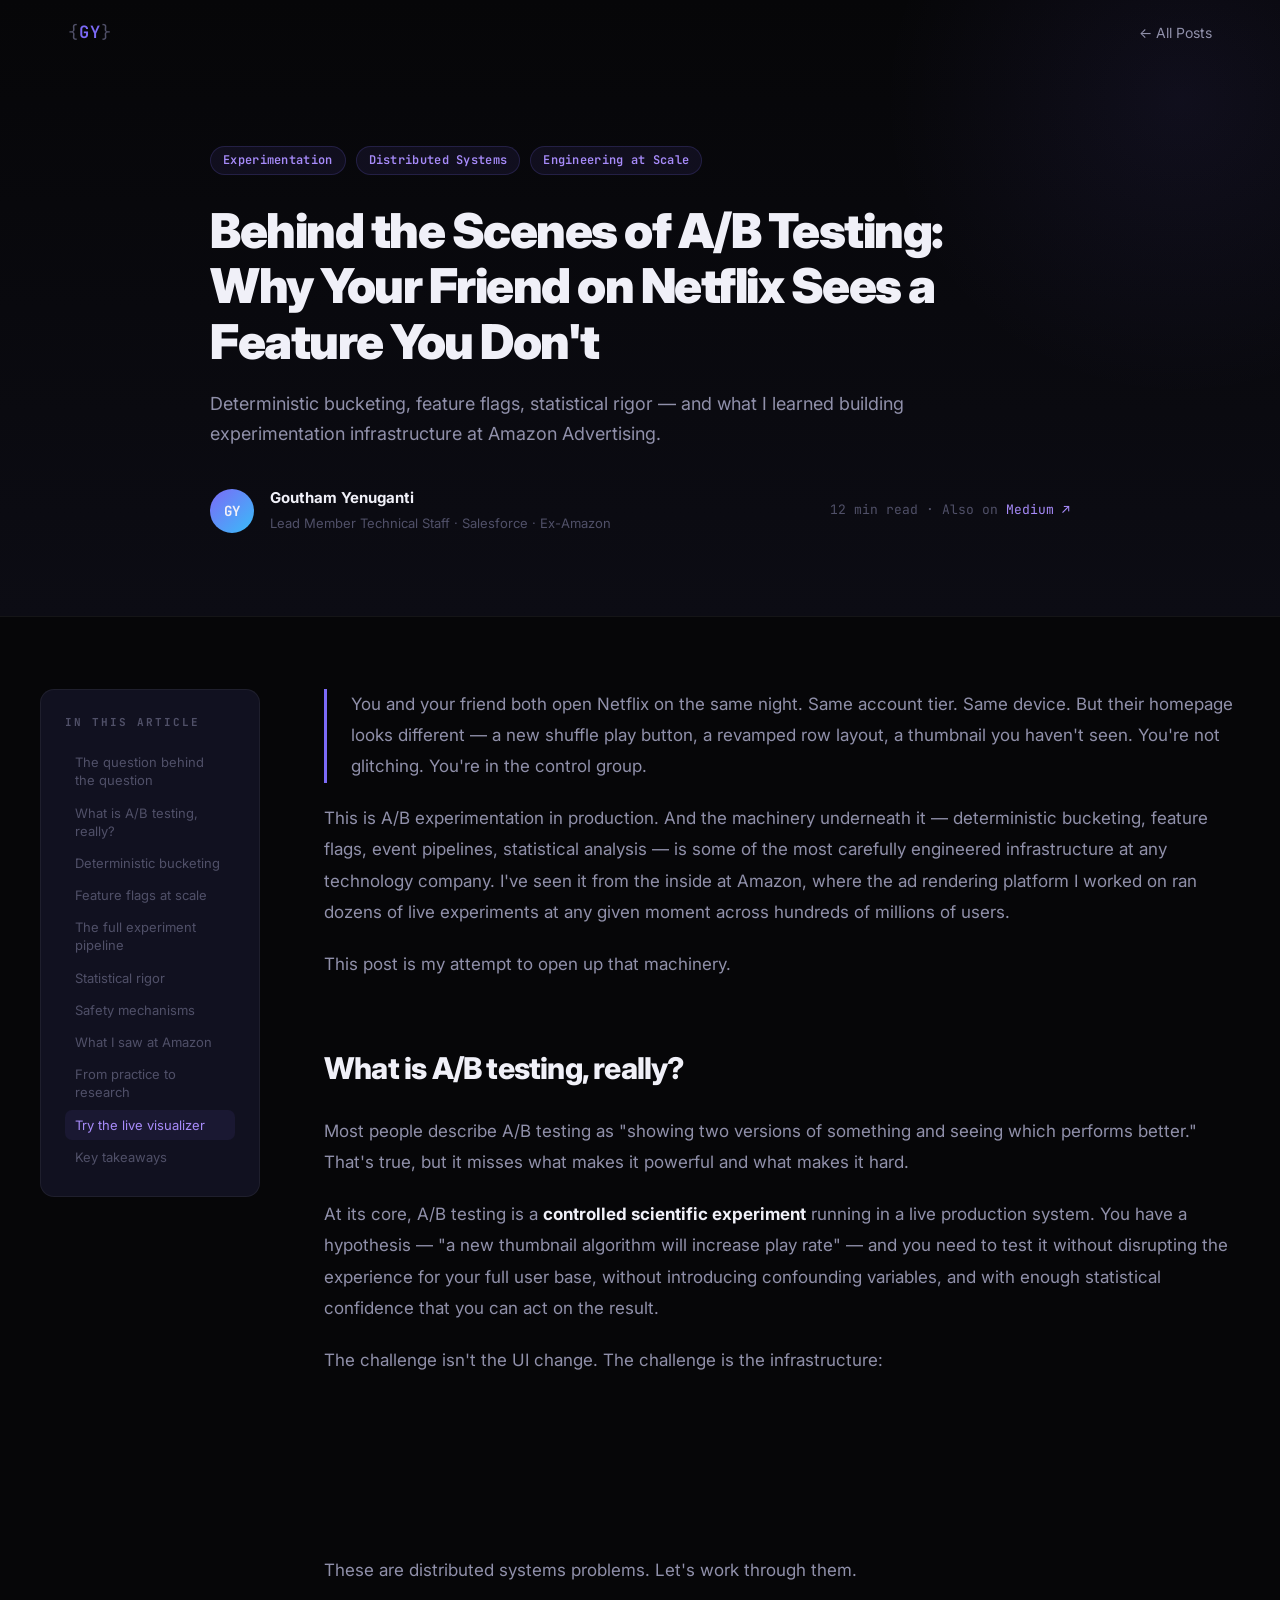
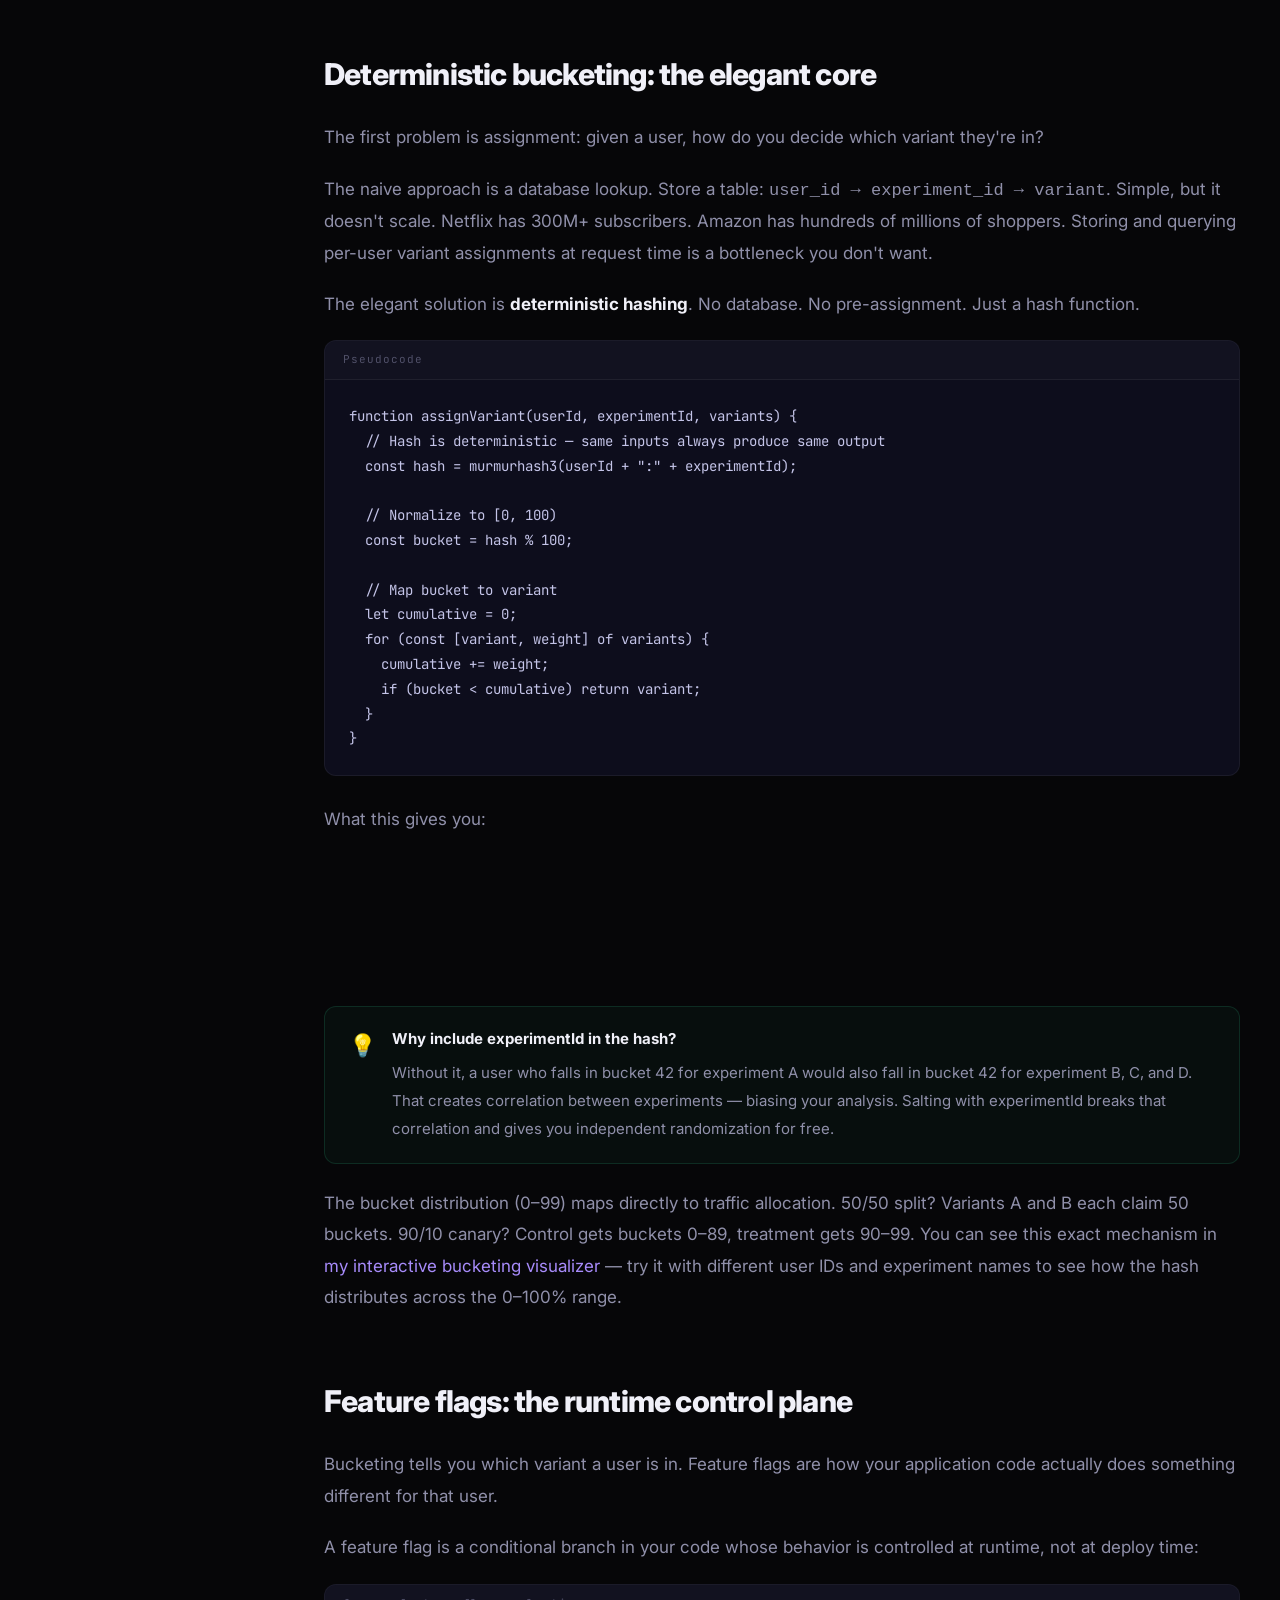
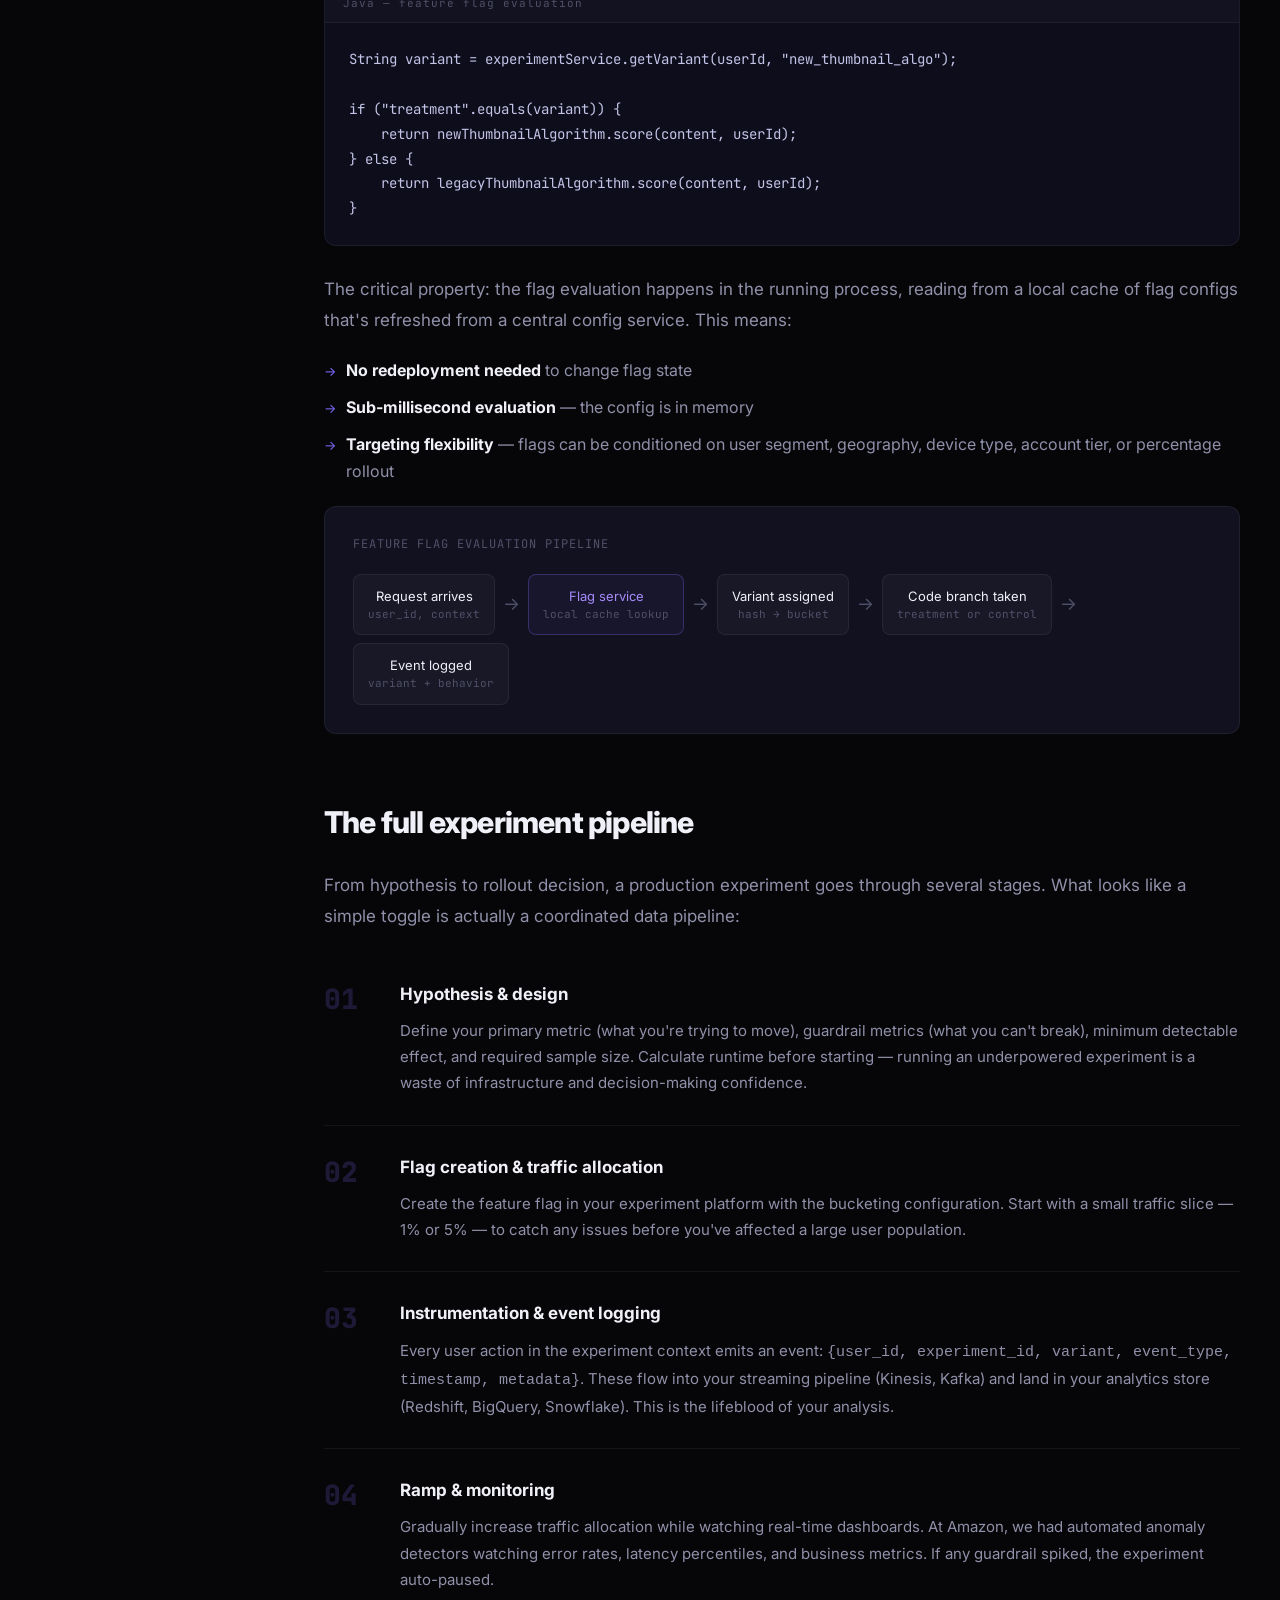
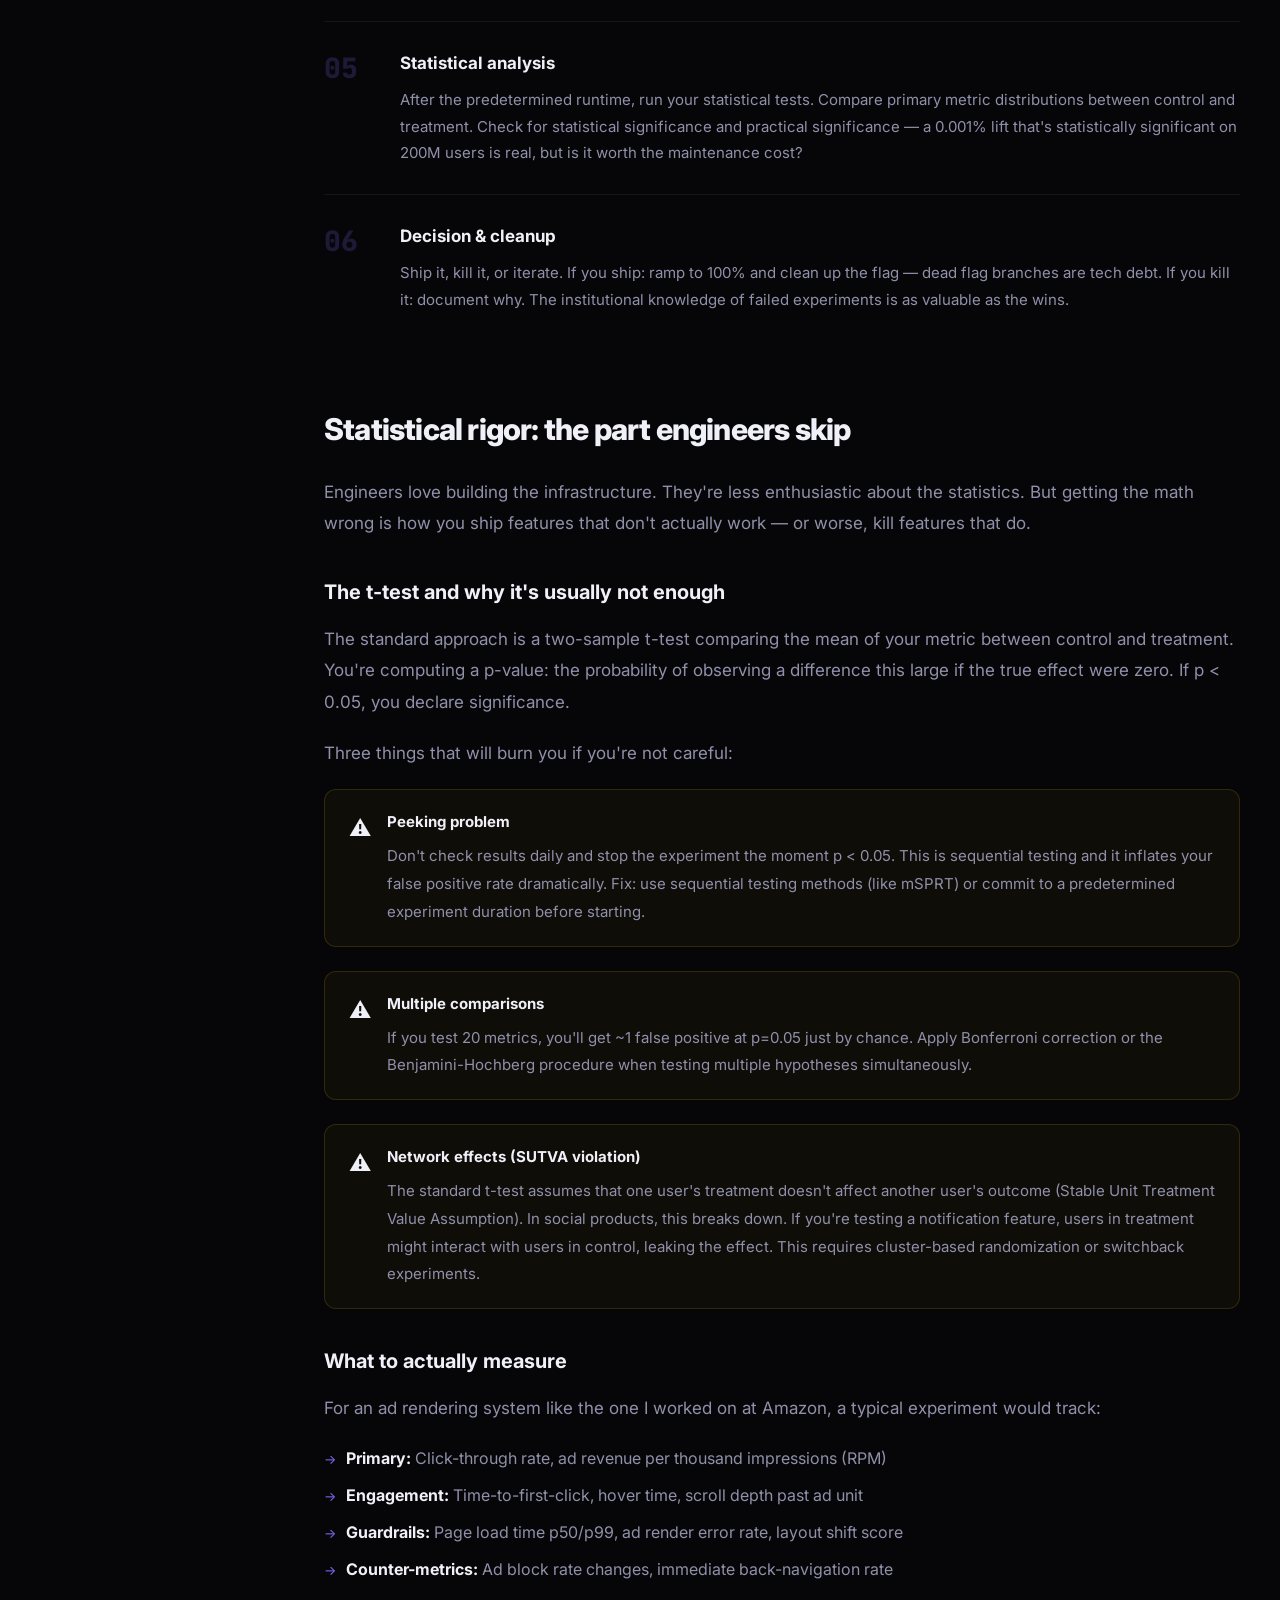
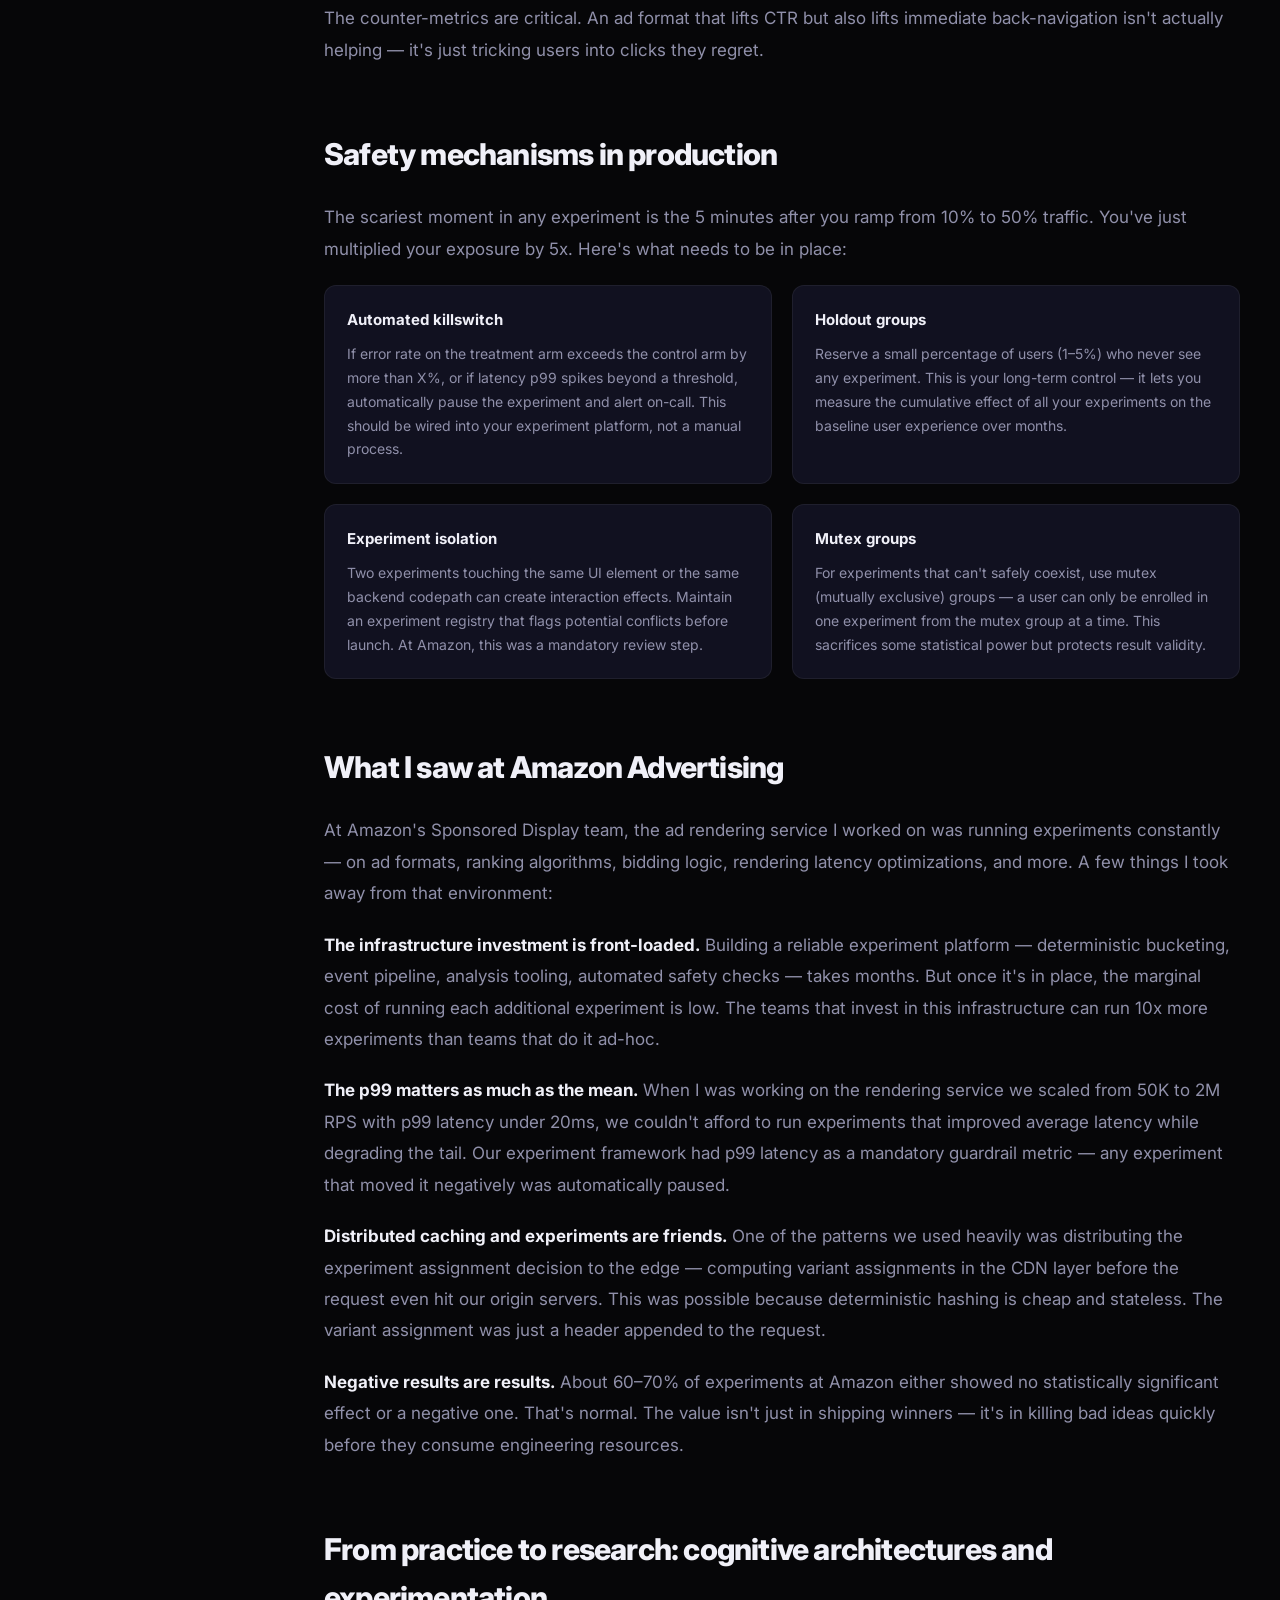
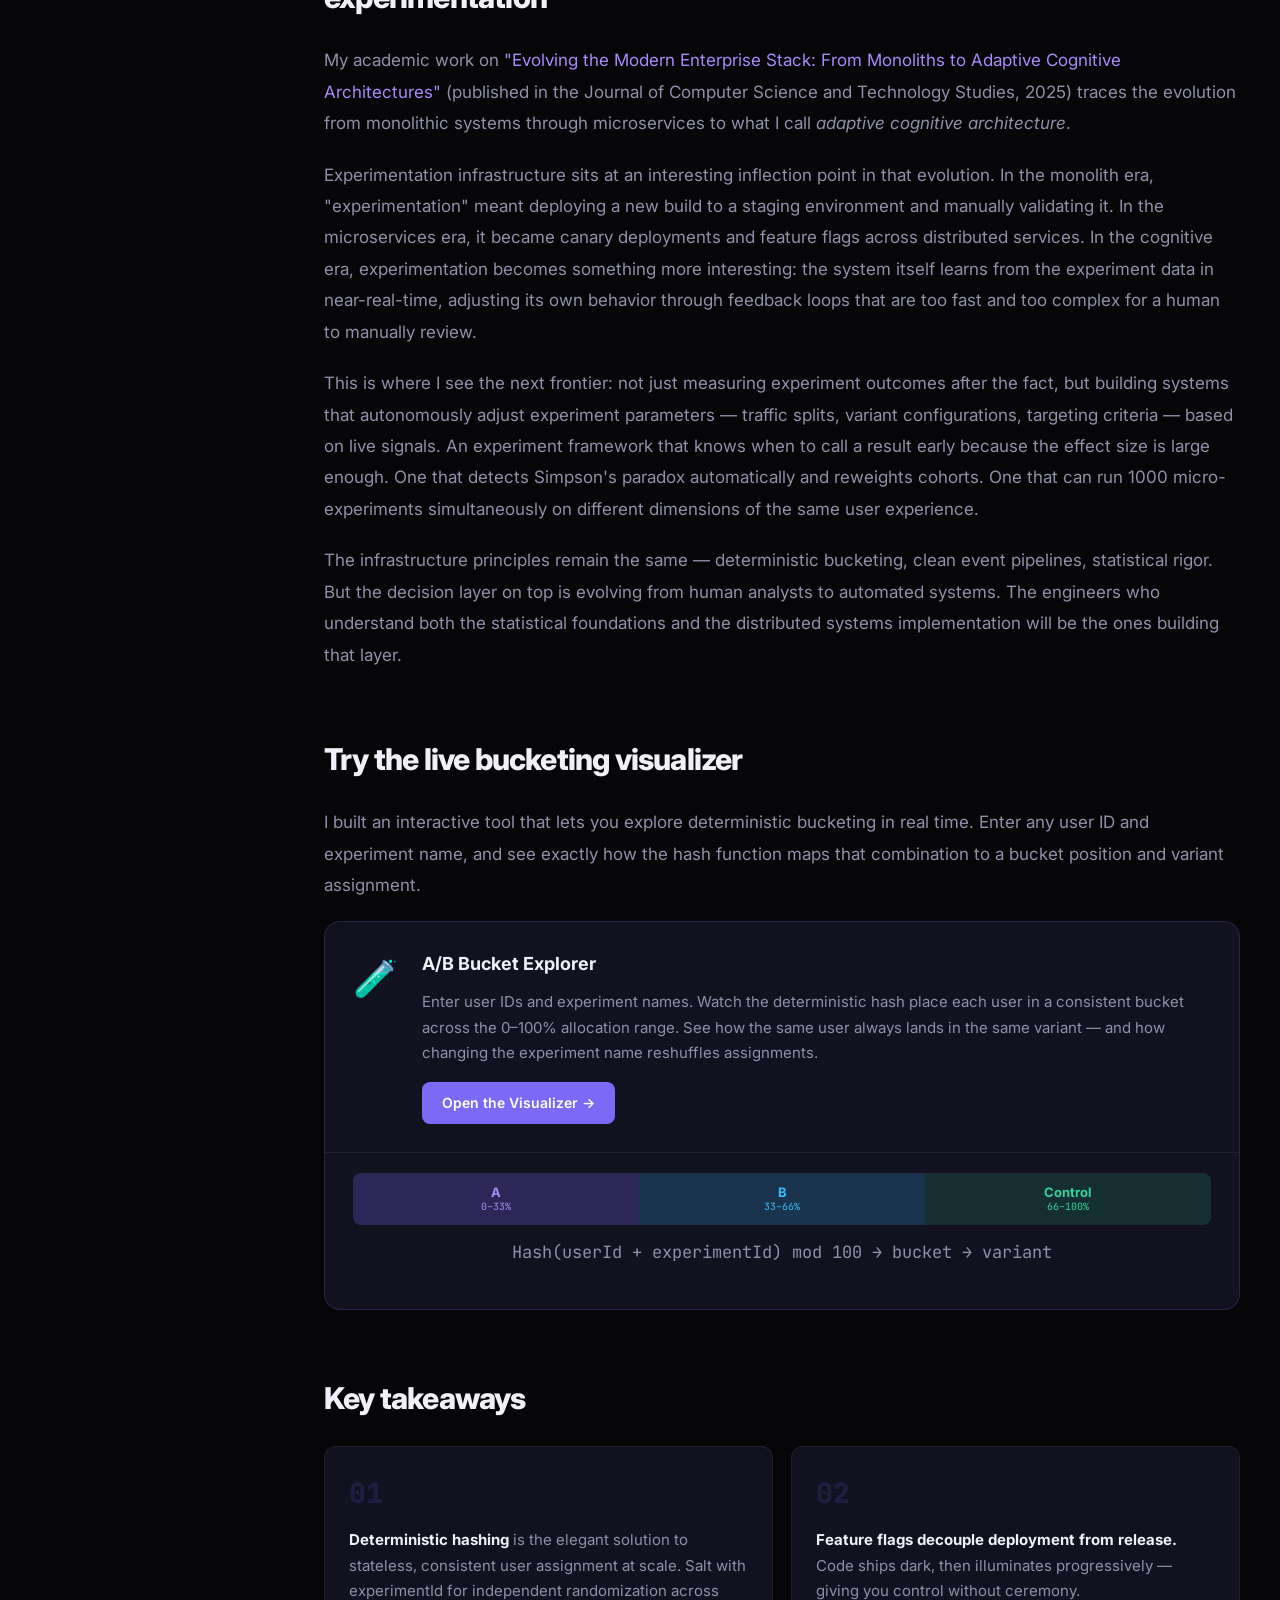
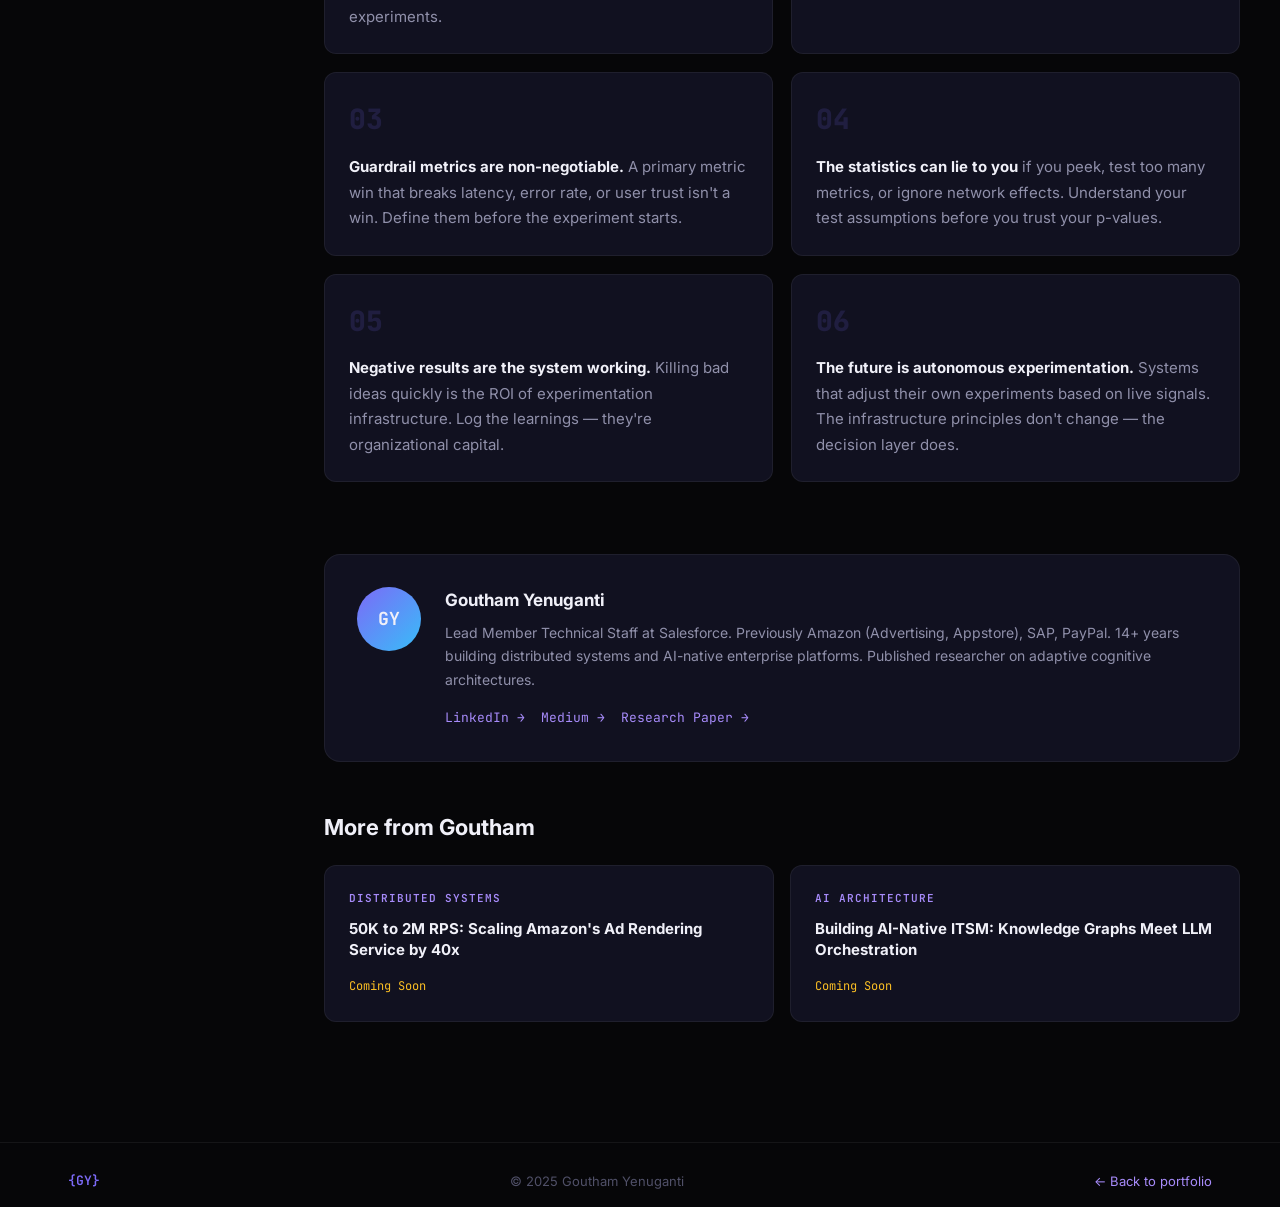
==== commit 08bef674: "Update Amazon throughput: 1M TPS → scaled from 50K to 2M RPS across all pages" ====
--- a/blog/experimentation-framework.html
+++ b/blog/experimentation-framework.html
@@ -299,7 +299,7 @@
 
           <p><strong>The infrastructure investment is front-loaded.</strong> Building a reliable experiment platform — deterministic bucketing, event pipeline, analysis tooling, automated safety checks — takes months. But once it's in place, the marginal cost of running each additional experiment is low. The teams that invest in this infrastructure can run 10x more experiments than teams that do it ad-hoc.</p>
 
-          <p><strong>The p99 matters as much as the mean.</strong> When I was working on the rendering service that handled 1M TPS with p99 latency under 20ms, we couldn't afford to run experiments that improved average latency while degrading the tail. Our experiment framework had p99 latency as a mandatory guardrail metric — any experiment that moved it negatively was automatically paused.</p>
+          <p><strong>The p99 matters as much as the mean.</strong> When I was working on the rendering service we scaled from 50K to 2M RPS with p99 latency under 20ms, we couldn't afford to run experiments that improved average latency while degrading the tail. Our experiment framework had p99 latency as a mandatory guardrail metric — any experiment that moved it negatively was automatically paused.</p>
 
           <p><strong>Distributed caching and experiments are friends.</strong> One of the patterns we used heavily was distributing the experiment assignment decision to the edge — computing variant assignments in the CDN layer before the request even hit our origin servers. This was possible because deterministic hashing is cheap and stateless. The variant assignment was just a header appended to the request.</p>
 
@@ -394,7 +394,7 @@
           <div class="next-posts-grid">
             <a href="#" class="next-post-card">
               <span class="next-post-tag">Distributed Systems</span>
-              <h4>1M TPS at Sub-20ms: Architecture of Amazon's Ad Rendering Service</h4>
+              <h4>50K to 2M RPS: Scaling Amazon's Ad Rendering Service by 40x</h4>
               <span class="next-post-status">Coming Soon</span>
             </a>
             <a href="#" class="next-post-card">
